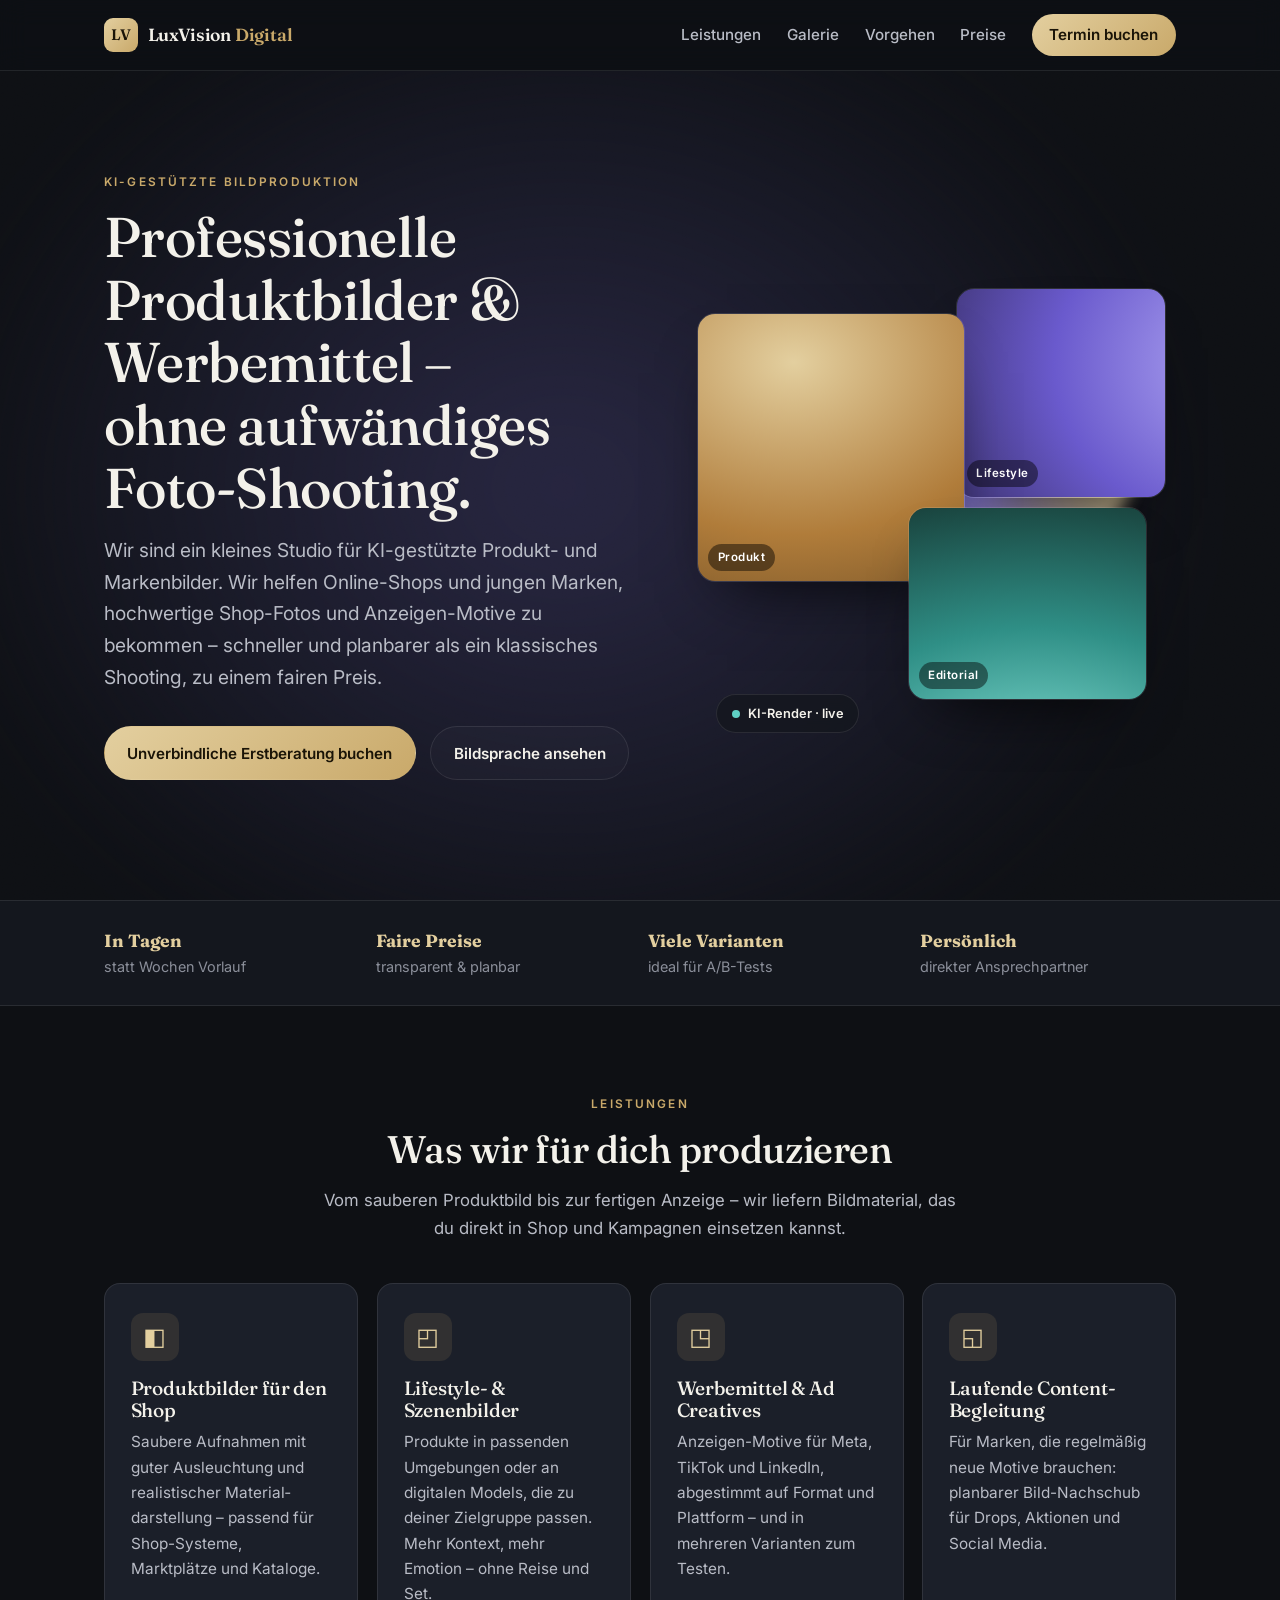
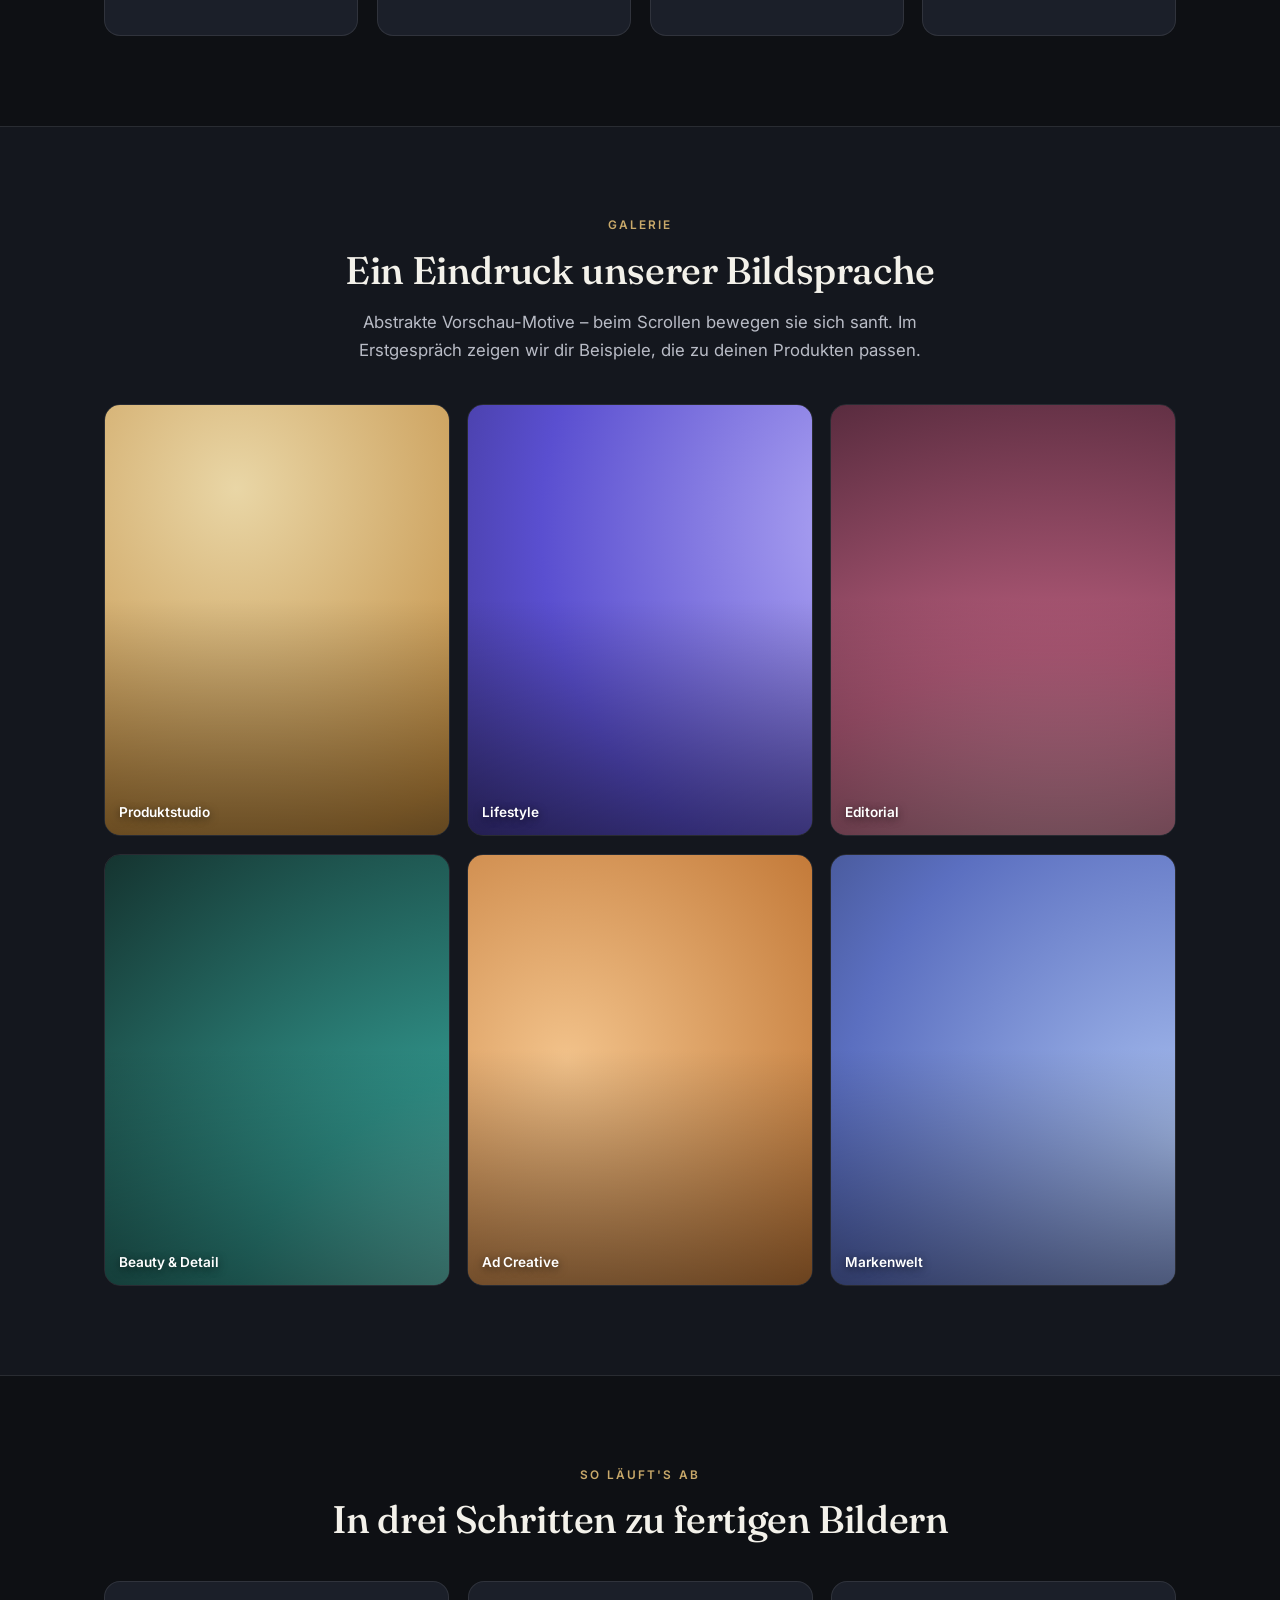
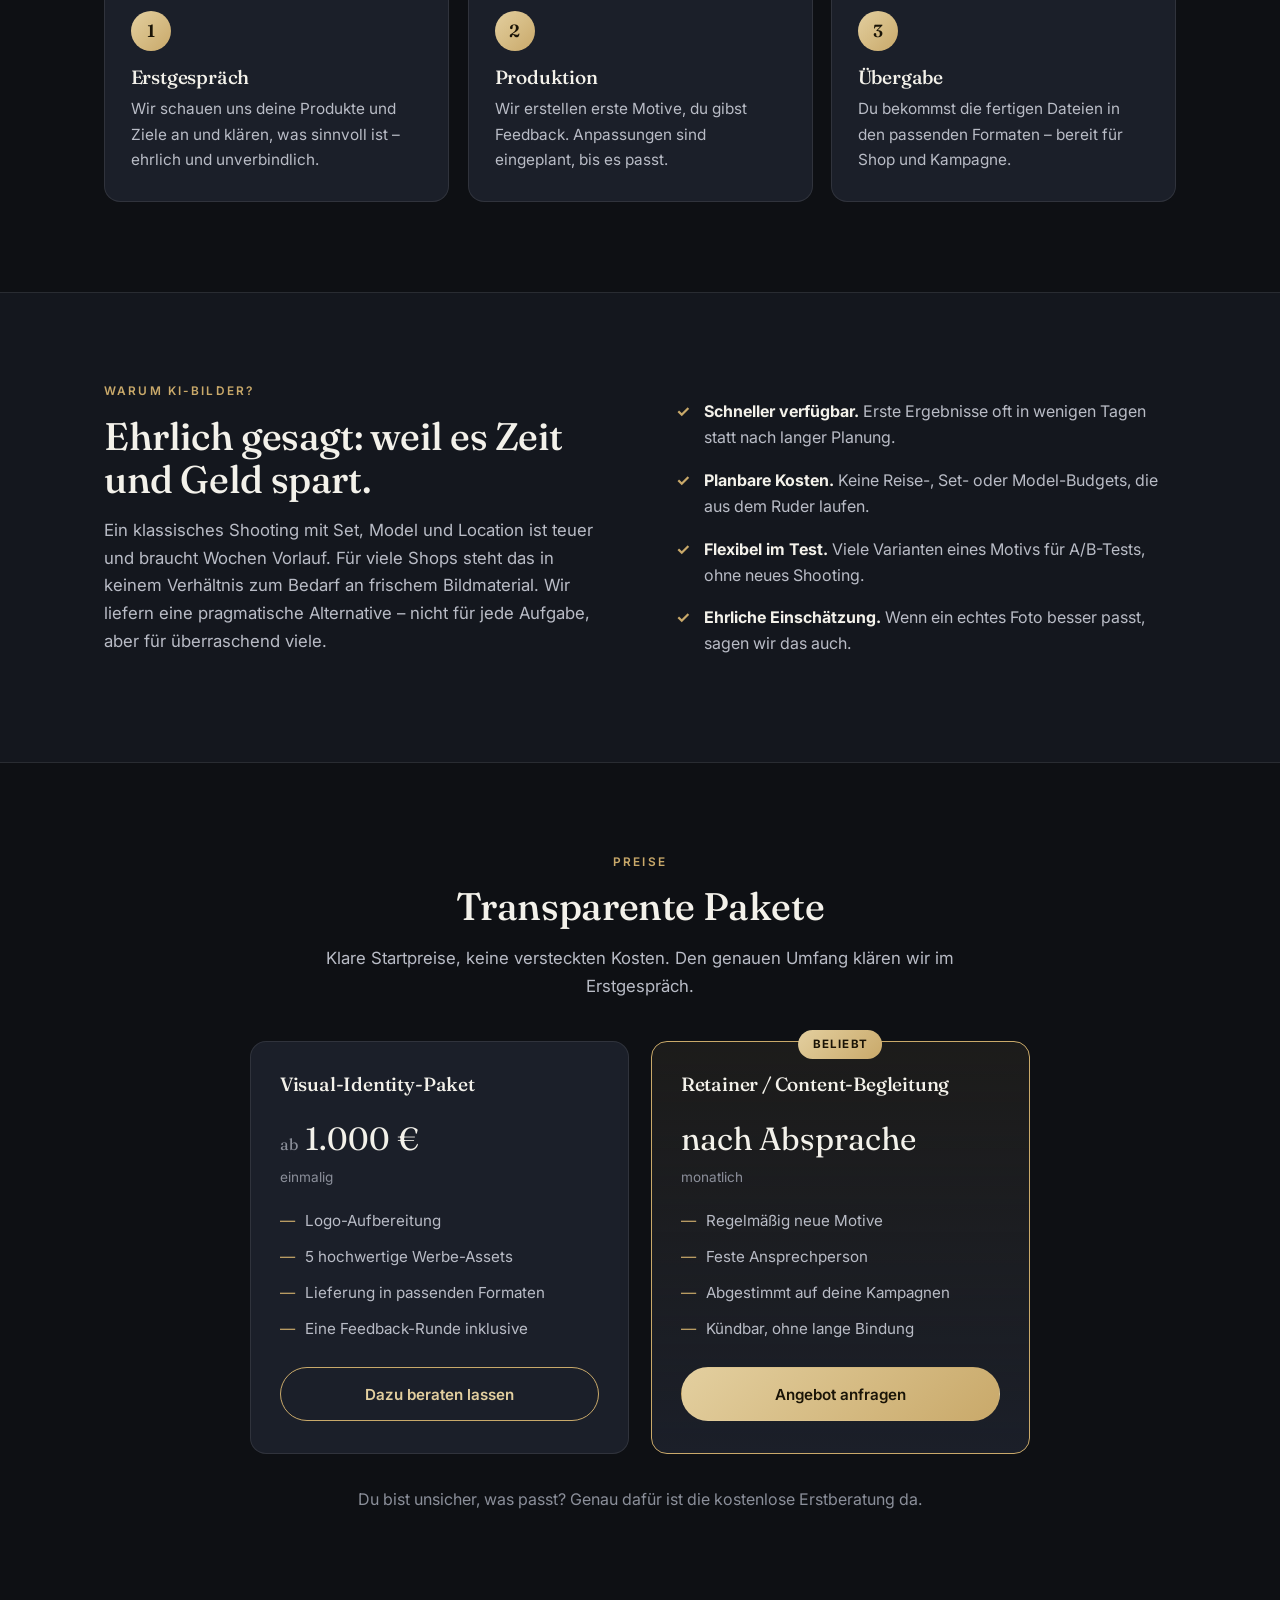
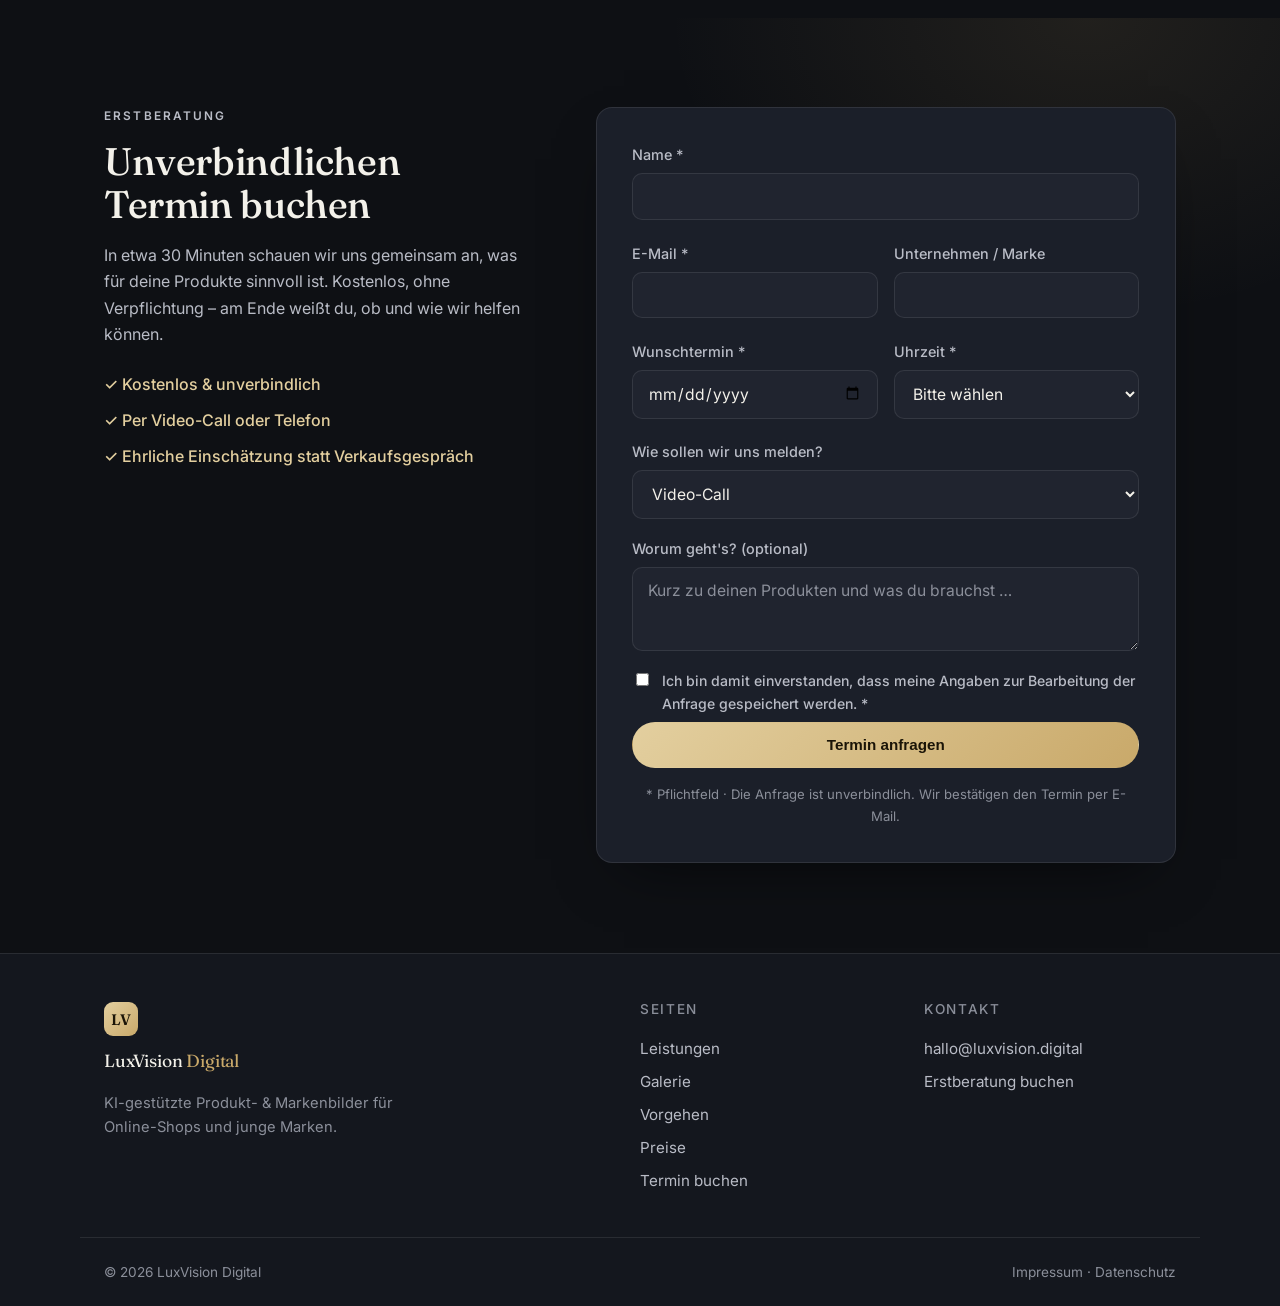
==== lux-vision/index.html @ e8367822 "Rename project folder to lux-vision Bisheriger Ordner consultation-site wird zu lux-vision umbenannt" ====
<!DOCTYPE html>
<html lang="de">
<head>
  <meta charset="UTF-8" />
  <meta name="viewport" content="width=device-width, initial-scale=1.0" />
  <title>LuxVision Digital – Produkt- &amp; Markenbilder mit KI</title>
  <meta name="description" content="Kleines Studio für KI-gestützte Produkt- und Markenbilder. Professionelle Shop-Fotos und Werbemittel ohne aufwändige Shootings. Jetzt unverbindliche Erstberatung buchen." />
  <link rel="preconnect" href="https://fonts.googleapis.com" />
  <link rel="preconnect" href="https://fonts.gstatic.com" crossorigin />
  <link href="https://fonts.googleapis.com/css2?family=Fraunces:opsz,wght@9..144,400;9..144,500;9..144,600&family=Inter:wght@400;500;600&display=swap" rel="stylesheet" />
  <link rel="stylesheet" href="styles.css" />
</head>
<body>
  <header class="site-header" id="top">
    <div class="container header-inner">
      <a href="#top" class="brand">
        <span class="brand-mark">LV</span>
        <span class="brand-name">LuxVision <em>Digital</em></span>
      </a>
      <nav class="nav" aria-label="Hauptnavigation">
        <a href="#leistungen">Leistungen</a>
        <a href="#galerie">Galerie</a>
        <a href="#vorgehen">Vorgehen</a>
        <a href="#preise">Preise</a>
        <a href="#termin" class="nav-cta">Termin buchen</a>
      </nav>
      <button class="nav-toggle" aria-label="Menü öffnen" aria-expanded="false">
        <span></span><span></span><span></span>
      </button>
    </div>
  </header>

  <main>
    <!-- HERO -->
    <section class="hero">
      <div class="aurora" aria-hidden="true"></div>
      <div class="grain" aria-hidden="true"></div>
      <div class="container hero-inner">
        <div class="hero-copy">
          <p class="eyebrow reveal">KI-gestützte Bildproduktion</p>
          <h1 class="reveal">Professionelle Produktbilder &amp; Werbemittel –<br>ohne aufwändiges Foto-Shooting.</h1>
          <p class="hero-sub reveal">
            Wir sind ein kleines Studio für KI-gestützte Produkt- und Markenbilder.
            Wir helfen Online-Shops und jungen Marken, hochwertige Shop-Fotos und Anzeigen-Motive
            zu bekommen – schneller und planbarer als ein klassisches Shooting, zu einem fairen Preis.
          </p>
          <div class="hero-actions reveal">
            <a href="#termin" class="btn btn-primary">Unverbindliche Erstberatung buchen</a>
            <a href="#galerie" class="btn btn-ghost">Bildsprache ansehen</a>
          </div>
          <p class="hero-note reveal">Kostenlos &amp; unverbindlich · ca. 30 Minuten · per Video-Call oder Telefon</p>
        </div>

        <div class="hero-visual" aria-hidden="true">
          <div class="orb"></div>
          <figure class="render-card rc-1"><div class="render-art art-1"></div><span class="tag">Produkt</span></figure>
          <figure class="render-card rc-2"><div class="render-art art-2"></div><span class="tag">Lifestyle</span></figure>
          <figure class="render-card rc-3"><div class="render-art art-3"></div><span class="tag">Editorial</span></figure>
          <div class="render-chip"><span class="dot"></span>KI-Render · live</div>
        </div>
      </div>
    </section>

    <!-- TRUST STRIP -->
    <section class="strip">
      <div class="container strip-inner">
        <div class="reveal"><strong>In Tagen</strong><span>statt Wochen Vorlauf</span></div>
        <div class="reveal"><strong>Faire Preise</strong><span>transparent &amp; planbar</span></div>
        <div class="reveal"><strong>Viele Varianten</strong><span>ideal für A/B-Tests</span></div>
        <div class="reveal"><strong>Persönlich</strong><span>direkter Ansprechpartner</span></div>
      </div>
    </section>

    <!-- LEISTUNGEN -->
    <section id="leistungen" class="section">
      <div class="container">
        <p class="eyebrow center reveal">Leistungen</p>
        <h2 class="center reveal">Was wir für dich produzieren</h2>
        <p class="section-lead center reveal">
          Vom sauberen Produktbild bis zur fertigen Anzeige – wir liefern Bildmaterial,
          das du direkt in Shop und Kampagnen einsetzen kannst.
        </p>

        <div class="cards">
          <article class="card reveal">
            <div class="card-icon" aria-hidden="true">◧</div>
            <h3>Produktbilder für den Shop</h3>
            <p>
              Saubere Aufnahmen mit guter Ausleuchtung und realistischer Material­darstellung –
              passend für Shop-Systeme, Marktplätze und Kataloge.
            </p>
          </article>

          <article class="card reveal">
            <div class="card-icon" aria-hidden="true">◰</div>
            <h3>Lifestyle- &amp; Szenenbilder</h3>
            <p>
              Produkte in passenden Umgebungen oder an digitalen Models, die zu deiner
              Zielgruppe passen. Mehr Kontext, mehr Emotion – ohne Reise und Set.
            </p>
          </article>

          <article class="card reveal">
            <div class="card-icon" aria-hidden="true">◳</div>
            <h3>Werbemittel &amp; Ad Creatives</h3>
            <p>
              Anzeigen-Motive für Meta, TikTok und LinkedIn, abgestimmt auf Format und Plattform –
              und in mehreren Varianten zum Testen.
            </p>
          </article>

          <article class="card reveal">
            <div class="card-icon" aria-hidden="true">◱</div>
            <h3>Laufende Content-Begleitung</h3>
            <p>
              Für Marken, die regelmäßig neue Motive brauchen: planbarer Bild-Nachschub
              für Drops, Aktionen und Social Media.
            </p>
          </article>
        </div>
      </div>
    </section>

    <!-- GALERIE / SHOWCASE -->
    <section id="galerie" class="section section-alt showcase">
      <div class="container">
        <p class="eyebrow center reveal">Galerie</p>
        <h2 class="center reveal">Ein Eindruck unserer Bildsprache</h2>
        <p class="section-lead center reveal">
          Abstrakte Vorschau-Motive – beim Scrollen bewegen sie sich sanft.
          Im Erstgespräch zeigen wir dir Beispiele, die zu deinen Produkten passen.
        </p>

        <div class="gallery">
          <figure class="shot reveal"><div class="shot-art s1"></div><figcaption>Produktstudio</figcaption></figure>
          <figure class="shot reveal"><div class="shot-art s2"></div><figcaption>Lifestyle</figcaption></figure>
          <figure class="shot reveal"><div class="shot-art s3"></div><figcaption>Editorial</figcaption></figure>
          <figure class="shot reveal"><div class="shot-art s4"></div><figcaption>Beauty &amp; Detail</figcaption></figure>
          <figure class="shot reveal"><div class="shot-art s5"></div><figcaption>Ad Creative</figcaption></figure>
          <figure class="shot reveal"><div class="shot-art s6"></div><figcaption>Markenwelt</figcaption></figure>
        </div>
      </div>
    </section>

    <!-- VORGEHEN -->
    <section id="vorgehen" class="section">
      <div class="container">
        <p class="eyebrow center reveal">So läuft's ab</p>
        <h2 class="center reveal">In drei Schritten zu fertigen Bildern</h2>

        <ol class="steps">
          <li class="reveal">
            <span class="step-num">1</span>
            <h3>Erstgespräch</h3>
            <p>Wir schauen uns deine Produkte und Ziele an und klären, was sinnvoll ist – ehrlich und unverbindlich.</p>
          </li>
          <li class="reveal">
            <span class="step-num">2</span>
            <h3>Produktion</h3>
            <p>Wir erstellen erste Motive, du gibst Feedback. Anpassungen sind eingeplant, bis es passt.</p>
          </li>
          <li class="reveal">
            <span class="step-num">3</span>
            <h3>Übergabe</h3>
            <p>Du bekommst die fertigen Dateien in den passenden Formaten – bereit für Shop und Kampagne.</p>
          </li>
        </ol>
      </div>
    </section>

    <!-- WARUM -->
    <section class="section section-alt">
      <div class="container two-col">
        <div>
          <p class="eyebrow reveal">Warum KI-Bilder?</p>
          <h2 class="reveal">Ehrlich gesagt: weil es Zeit und Geld spart.</h2>
          <p class="section-lead reveal">
            Ein klassisches Shooting mit Set, Model und Location ist teuer und braucht Wochen Vorlauf.
            Für viele Shops steht das in keinem Verhältnis zum Bedarf an frischem Bildmaterial.
            Wir liefern eine pragmatische Alternative – nicht für jede Aufgabe, aber für überraschend viele.
          </p>
        </div>
        <ul class="check-list">
          <li class="reveal"><strong>Schneller verfügbar.</strong> Erste Ergebnisse oft in wenigen Tagen statt nach langer Planung.</li>
          <li class="reveal"><strong>Planbare Kosten.</strong> Keine Reise-, Set- oder Model-Budgets, die aus dem Ruder laufen.</li>
          <li class="reveal"><strong>Flexibel im Test.</strong> Viele Varianten eines Motivs für A/B-Tests, ohne neues Shooting.</li>
          <li class="reveal"><strong>Ehrliche Einschätzung.</strong> Wenn ein echtes Foto besser passt, sagen wir das auch.</li>
        </ul>
      </div>
    </section>

    <!-- PREISE -->
    <section id="preise" class="section">
      <div class="container">
        <p class="eyebrow center reveal">Preise</p>
        <h2 class="center reveal">Transparente Pakete</h2>
        <p class="section-lead center reveal">Klare Startpreise, keine versteckten Kosten. Den genauen Umfang klären wir im Erstgespräch.</p>

        <div class="pricing">
          <article class="price-card reveal">
            <h3>Visual-Identity-Paket</h3>
            <p class="price"><span>ab</span> 1.000&nbsp;€</p>
            <p class="price-meta">einmalig</p>
            <ul>
              <li>Logo-Aufbereitung</li>
              <li>5 hochwertige Werbe-Assets</li>
              <li>Lieferung in passenden Formaten</li>
              <li>Eine Feedback-Runde inklusive</li>
            </ul>
            <a href="#termin" class="btn btn-outline">Dazu beraten lassen</a>
          </article>

          <article class="price-card featured reveal">
            <span class="badge">Beliebt</span>
            <h3>Retainer / Content-Begleitung</h3>
            <p class="price">nach Absprache</p>
            <p class="price-meta">monatlich</p>
            <ul>
              <li>Regelmäßig neue Motive</li>
              <li>Feste Ansprechperson</li>
              <li>Abgestimmt auf deine Kampagnen</li>
              <li>Kündbar, ohne lange Bindung</li>
            </ul>
            <a href="#termin" class="btn btn-primary">Angebot anfragen</a>
          </article>
        </div>
        <p class="price-foot center reveal">Du bist unsicher, was passt? Genau dafür ist die kostenlose Erstberatung da.</p>
      </div>
    </section>

    <!-- TERMIN / BOOKING -->
    <section id="termin" class="section booking">
      <div class="container booking-inner">
        <div class="booking-intro">
          <p class="eyebrow reveal">Erstberatung</p>
          <h2 class="reveal">Unverbindlichen Termin buchen</h2>
          <p class="reveal">
            In etwa 30 Minuten schauen wir uns gemeinsam an, was für deine Produkte sinnvoll ist.
            Kostenlos, ohne Verpflichtung – am Ende weißt du, ob und wie wir helfen können.
          </p>
          <ul class="booking-points reveal">
            <li>✓ Kostenlos &amp; unverbindlich</li>
            <li>✓ Per Video-Call oder Telefon</li>
            <li>✓ Ehrliche Einschätzung statt Verkaufsgespräch</li>
          </ul>
        </div>

        <form class="booking-form reveal" id="bookingForm" novalidate>
          <div class="field">
            <label for="name">Name *</label>
            <input type="text" id="name" name="name" autocomplete="name" required />
            <small class="error" data-for="name"></small>
          </div>

          <div class="field-row">
            <div class="field">
              <label for="email">E-Mail *</label>
              <input type="email" id="email" name="email" autocomplete="email" required />
              <small class="error" data-for="email"></small>
            </div>
            <div class="field">
              <label for="company">Unternehmen / Marke</label>
              <input type="text" id="company" name="company" autocomplete="organization" />
            </div>
          </div>

          <div class="field-row">
            <div class="field">
              <label for="date">Wunschtermin *</label>
              <input type="date" id="date" name="date" required />
              <small class="error" data-for="date"></small>
            </div>
            <div class="field">
              <label for="time">Uhrzeit *</label>
              <select id="time" name="time" required>
                <option value="">Bitte wählen</option>
                <option>09:00</option>
                <option>10:00</option>
                <option>11:00</option>
                <option>13:00</option>
                <option>14:00</option>
                <option>15:00</option>
                <option>16:00</option>
                <option>17:00</option>
              </select>
              <small class="error" data-for="time"></small>
            </div>
          </div>

          <div class="field">
            <label for="channel">Wie sollen wir uns melden?</label>
            <select id="channel" name="channel">
              <option>Video-Call</option>
              <option>Telefon</option>
              <option>Egal</option>
            </select>
          </div>

          <div class="field">
            <label for="message">Worum geht's? (optional)</label>
            <textarea id="message" name="message" rows="3" placeholder="Kurz zu deinen Produkten und was du brauchst …"></textarea>
          </div>

          <label class="consent">
            <input type="checkbox" id="consent" name="consent" required />
            <span>Ich bin damit einverstanden, dass meine Angaben zur Bearbeitung der Anfrage gespeichert werden. *</span>
          </label>
          <small class="error" data-for="consent"></small>

          <button type="submit" class="btn btn-primary btn-block">Termin anfragen</button>
          <p class="form-hint">* Pflichtfeld · Die Anfrage ist unverbindlich. Wir bestätigen den Termin per E-Mail.</p>
        </form>

        <!-- Success state -->
        <div class="booking-success" id="bookingSuccess" hidden>
          <div class="success-icon" aria-hidden="true">✓</div>
          <h3>Danke, <span id="successName">!</span></h3>
          <p>Deine Terminanfrage ist eingegangen. Wir melden uns kurzfristig per E-Mail zur Bestätigung.</p>
          <div class="success-summary" id="successSummary"></div>
          <a class="btn btn-outline" id="calendarLink" href="#">Zum Kalender hinzufügen</a>
          <button type="button" class="btn btn-ghost" id="resetBooking">Neue Anfrage</button>
        </div>
      </div>
    </section>
  </main>

  <footer class="site-footer">
    <div class="container footer-inner">
      <div class="footer-brand">
        <span class="brand-mark">LV</span>
        <span class="brand-name">LuxVision <em>Digital</em></span>
        <p>KI-gestützte Produkt- &amp; Markenbilder für Online-Shops und junge Marken.</p>
      </div>
      <div class="footer-col">
        <h4>Seiten</h4>
        <a href="#leistungen">Leistungen</a>
        <a href="#galerie">Galerie</a>
        <a href="#vorgehen">Vorgehen</a>
        <a href="#preise">Preise</a>
        <a href="#termin">Termin buchen</a>
      </div>
      <div class="footer-col">
        <h4>Kontakt</h4>
        <a href="mailto:hallo@luxvision.digital">hallo@luxvision.digital</a>
        <a href="#termin">Erstberatung buchen</a>
      </div>
    </div>
    <div class="container footer-bottom">
      <span>© <span id="year"></span> LuxVision Digital</span>
      <span>Impressum · Datenschutz</span>
    </div>
  </footer>

  <script src="script.js"></script>
</body>
</html>
---- lux-vision/styles.css ----
:root {
  --bg: #0e1014;
  --bg-alt: #14171e;
  --surface: #1b1f29;
  --surface-2: #20242f;
  --ink: #f3f1ea;
  --ink-soft: #b9bcc6;
  --ink-dim: #8b8f9a;
  --line: rgba(255, 255, 255, 0.09);
  --gold: #c9a96a;
  --gold-soft: #e3cf9f;
  --violet: #8b7cf0;
  --teal: #5fd0c5;
  --radius: 16px;
  --radius-sm: 10px;
  --max: 1120px;
  --shadow: 0 24px 60px -28px rgba(0, 0, 0, 0.7);
}

* { box-sizing: border-box; }
html { scroll-behavior: smooth; }

body {
  margin: 0;
  font-family: "Inter", system-ui, -apple-system, sans-serif;
  background: var(--bg);
  color: var(--ink);
  line-height: 1.65;
  -webkit-font-smoothing: antialiased;
  overflow-x: hidden;
}

.container { width: 100%; max-width: var(--max); margin: 0 auto; padding: 0 24px; }

h1, h2, h3, h4 { font-family: "Fraunces", Georgia, serif; font-weight: 500; line-height: 1.12; letter-spacing: -0.01em; }
h1 { font-size: clamp(2rem, 5vw, 3.5rem); margin: 0 0 1rem; }
h2 { font-size: clamp(1.6rem, 3.5vw, 2.4rem); margin: 0 0 1rem; }
h3 { font-size: 1.2rem; margin: 0 0 .5rem; }

a { color: inherit; text-decoration: none; }

.eyebrow { text-transform: uppercase; letter-spacing: 0.18em; font-size: 0.74rem; font-weight: 600; color: var(--gold); margin: 0 0 0.8rem; }
.center { text-align: center; }
.section-lead { color: var(--ink-soft); max-width: 640px; font-size: 1.05rem; }
.center.section-lead { margin-left: auto; margin-right: auto; }

/* ---------- Reveal on scroll ---------- */
.reveal { opacity: 0; transform: translateY(26px); transition: opacity .7s cubic-bezier(.2,.7,.2,1), transform .7s cubic-bezier(.2,.7,.2,1); will-change: opacity, transform; }
.reveal.in { opacity: 1; transform: none; }
.cards .reveal:nth-child(2), .gallery .reveal:nth-child(2) { transition-delay: .07s; }
.cards .reveal:nth-child(3), .gallery .reveal:nth-child(3) { transition-delay: .14s; }
.cards .reveal:nth-child(4), .gallery .reveal:nth-child(4) { transition-delay: .21s; }
.gallery .reveal:nth-child(5) { transition-delay: .28s; }
.gallery .reveal:nth-child(6) { transition-delay: .35s; }

@media (prefers-reduced-motion: reduce) {
  .reveal { opacity: 1 !important; transform: none !important; transition: none; }
  *, *::before, *::after { animation: none !important; }
}

/* Buttons */
.btn { display: inline-flex; align-items: center; justify-content: center; gap: .5rem; padding: 0.85rem 1.4rem; border-radius: 999px; font-weight: 600; font-size: 0.95rem; cursor: pointer; border: 1px solid transparent; transition: transform .15s ease, background .2s ease, border-color .2s ease, color .2s ease, box-shadow .2s ease; }
.btn:hover { transform: translateY(-2px); }
.btn-primary { background: linear-gradient(135deg, var(--gold-soft), var(--gold)); color: #1a1407; }
.btn-primary:hover { box-shadow: 0 12px 30px -10px rgba(201, 169, 106, 0.6); }
.btn-ghost { color: var(--ink); border-color: var(--line); background: rgba(255,255,255,.02); }
.btn-ghost:hover { border-color: var(--gold); color: var(--gold-soft); }
.btn-outline { color: var(--gold-soft); border-color: var(--gold); background: transparent; }
.btn-outline:hover { background: rgba(201, 169, 106, 0.1); }
.btn-block { width: 100%; }

/* Header */
.site-header { position: sticky; top: 0; z-index: 50; background: rgba(14, 16, 20, 0.7); backdrop-filter: blur(14px); border-bottom: 1px solid var(--line); }
.header-inner { display: flex; align-items: center; justify-content: space-between; height: 70px; }
.brand { display: flex; align-items: center; gap: .6rem; font-weight: 600; }
.brand-mark { display: grid; place-items: center; width: 34px; height: 34px; border-radius: 9px; background: linear-gradient(135deg, var(--gold-soft), var(--gold)); color: #1a1407; font-family: "Fraunces", serif; font-weight: 600; font-size: .95rem; }
.brand-name { font-family: "Fraunces", serif; font-size: 1.1rem; letter-spacing: -0.01em; }
.brand-name em { font-style: normal; color: var(--gold); }
.nav { display: flex; align-items: center; gap: 1.6rem; }
.nav a { color: var(--ink-soft); font-size: .95rem; font-weight: 500; }
.nav a:hover { color: var(--ink); }
.nav .nav-cta { color: #1a1407; background: linear-gradient(135deg, var(--gold-soft), var(--gold)); padding: .55rem 1.1rem; border-radius: 999px; font-weight: 600; }
.nav .nav-cta:hover { color: #1a1407; }
.nav-toggle { display: none; flex-direction: column; gap: 5px; background: none; border: 0; cursor: pointer; padding: 8px; }
.nav-toggle span { width: 24px; height: 2px; background: var(--ink); border-radius: 2px; transition: .2s; }

/* ---------- Hero ---------- */
.hero { position: relative; padding: clamp(3.5rem, 8vw, 6.5rem) 0 clamp(3rem, 6vw, 5rem); overflow: hidden; }
.hero-inner { position: relative; z-index: 2; display: grid; grid-template-columns: 1.05fr 0.95fr; gap: clamp(2rem, 5vw, 4rem); align-items: center; }
.hero-copy { max-width: 600px; }
.hero-sub { font-size: clamp(1.05rem, 2vw, 1.2rem); color: var(--ink-soft); max-width: 560px; margin: 0 0 2rem; }
.hero-actions { display: flex; flex-wrap: wrap; gap: .9rem; margin-bottom: 1.2rem; }
.hero-note { font-size: .9rem; color: var(--ink-dim); margin: 0; }

/* Aurora background */
.aurora { position: absolute; inset: -20% -10% auto -10%; height: 130%; z-index: 0; filter: blur(60px); opacity: .55; pointer-events: none;
  background:
    radial-gradient(40% 50% at 75% 25%, rgba(201,169,106,.55), transparent 60%),
    radial-gradient(38% 45% at 25% 30%, rgba(139,124,240,.40), transparent 60%),
    radial-gradient(42% 50% at 60% 70%, rgba(95,208,197,.30), transparent 60%);
  background-size: 200% 200%, 180% 180%, 220% 220%;
  animation: auroraShift 18s ease-in-out infinite alternate;
}
@keyframes auroraShift {
  0%   { background-position: 0% 0%, 100% 0%, 50% 100%; }
  50%  { background-position: 60% 40%, 30% 60%, 80% 20%; }
  100% { background-position: 100% 100%, 0% 100%, 20% 60%; }
}
/* Subtle grain */
.grain { position: absolute; inset: 0; z-index: 1; pointer-events: none; opacity: .05; mix-blend-mode: overlay;
  background-image: url("data:image/svg+xml,%3Csvg xmlns='http://www.w3.org/2000/svg' width='120' height='120'%3E%3Cfilter id='n'%3E%3CfeTurbulence type='fractalNoise' baseFrequency='.9' numOctaves='2'/%3E%3C/filter%3E%3Crect width='100%25' height='100%25' filter='url(%23n)'/%3E%3C/svg%3E"); }

/* Hero visual mosaic */
.hero-visual { position: relative; height: clamp(300px, 38vw, 420px); }
.hero-visual .orb { position: absolute; width: 220px; height: 220px; right: 8%; top: 12%; border-radius: 50%; filter: blur(8px); opacity: .8;
  background: conic-gradient(from 120deg, var(--gold-soft), var(--violet), var(--teal), var(--gold-soft));
  animation: orbSpin 14s linear infinite; }
@keyframes orbSpin { to { transform: rotate(360deg); } }
.render-card { position: absolute; margin: 0; border-radius: 18px; overflow: hidden; border: 1px solid rgba(255,255,255,.12);
  box-shadow: 0 30px 60px -30px rgba(0,0,0,.8); backdrop-filter: blur(2px); }
.render-card .tag { position: absolute; left: 10px; bottom: 10px; font-size: .72rem; font-weight: 600; letter-spacing: .04em; padding: .25rem .6rem; border-radius: 999px; background: rgba(0,0,0,.45); color: #fff; backdrop-filter: blur(6px); }
.render-art { width: 100%; height: 100%; background-size: 180% 180%; animation: hueDrift 12s ease-in-out infinite alternate; }
.rc-1 { width: 56%; height: 64%; left: 0; top: 6%; animation: float1 9s ease-in-out infinite; z-index: 3; }
.rc-2 { width: 44%; height: 50%; right: 2%; top: 0; animation: float2 11s ease-in-out infinite; z-index: 2; }
.rc-3 { width: 50%; height: 46%; right: 6%; bottom: 2%; animation: float1 10s ease-in-out infinite; z-index: 4; }
.art-1 { background-image: radial-gradient(120% 90% at 20% 10%, #e3cf9f 0%, #b07c3a 40%, #2a1f12 100%); }
.art-2 { background-image: radial-gradient(120% 100% at 80% 20%, #b7aef7 0%, #6a5acd 45%, #1d1830 100%); }
.art-3 { background-image: radial-gradient(120% 100% at 30% 80%, #8be6db 0%, #2f8f86 45%, #10231f 100%); }
@keyframes float1 { 0%,100% { transform: translateY(0); } 50% { transform: translateY(-14px); } }
@keyframes float2 { 0%,100% { transform: translateY(0); } 50% { transform: translateY(12px); } }
@keyframes hueDrift { from { background-position: 0% 50%; } to { background-position: 100% 50%; } }
.render-chip { position: absolute; left: 4%; bottom: -6%; z-index: 5; display: inline-flex; align-items: center; gap: .5rem; font-size: .8rem; font-weight: 600; color: var(--ink); padding: .5rem .9rem; border-radius: 999px; background: rgba(20,23,30,.8); border: 1px solid var(--line); backdrop-filter: blur(8px); }
.render-chip .dot { width: 8px; height: 8px; border-radius: 50%; background: var(--teal); box-shadow: 0 0 0 0 rgba(95,208,197,.6); animation: pulse 2s infinite; }
@keyframes pulse { 0% { box-shadow: 0 0 0 0 rgba(95,208,197,.55); } 70% { box-shadow: 0 0 0 8px rgba(95,208,197,0); } 100% { box-shadow: 0 0 0 0 rgba(95,208,197,0); } }

/* Trust strip */
.strip { position: relative; z-index: 2; border-top: 1px solid var(--line); border-bottom: 1px solid var(--line); background: var(--bg-alt); }
.strip-inner { display: grid; grid-template-columns: repeat(4, 1fr); gap: 1rem; padding: 1.6rem 24px; }
.strip-inner div { display: flex; flex-direction: column; }
.strip-inner strong { font-family: "Fraunces", serif; font-size: 1.1rem; color: var(--gold-soft); }
.strip-inner span { font-size: .9rem; color: var(--ink-dim); }

/* Sections */
.section { padding: clamp(3.5rem, 7vw, 6rem) 0; }
.section-alt { background: var(--bg-alt); border-top: 1px solid var(--line); border-bottom: 1px solid var(--line); }

/* Cards */
.cards { display: grid; grid-template-columns: repeat(auto-fit, minmax(240px, 1fr)); gap: 1.2rem; margin-top: 2.5rem; }
.card { background: var(--surface); border: 1px solid var(--line); border-radius: var(--radius); padding: 1.8rem 1.6rem; transition: transform .25s ease, border-color .25s ease, box-shadow .25s ease; }
.card:hover { transform: translateY(-6px); border-color: rgba(201, 169, 106, 0.45); box-shadow: 0 24px 50px -34px rgba(201,169,106,.5); }
.card-icon { display: grid; place-items: center; width: 48px; height: 48px; border-radius: 12px; background: rgba(201, 169, 106, 0.12); color: var(--gold-soft); font-size: 1.5rem; margin-bottom: 1.1rem; }
.card p { color: var(--ink-soft); font-size: .96rem; margin: 0; }

/* ---------- Gallery with scroll zoom ---------- */
.gallery { display: grid; grid-template-columns: repeat(3, 1fr); gap: 1.1rem; margin-top: 2.5rem; }
.shot { position: relative; margin: 0; border-radius: var(--radius); overflow: hidden; border: 1px solid var(--line); aspect-ratio: 4 / 5; }
.shot figcaption { position: absolute; left: 14px; bottom: 12px; z-index: 2; font-size: .85rem; font-weight: 600; color: #fff; text-shadow: 0 2px 8px rgba(0,0,0,.6); }
.shot::after { content: ""; position: absolute; inset: 0; z-index: 1; background: linear-gradient(180deg, transparent 45%, rgba(0,0,0,.45)); }
.shot-art { position: absolute; inset: -6%; background-size: 160% 160%; transform: scale(1.05); }
.s1 { background-image: radial-gradient(120% 100% at 25% 15%, #e9d6a6, #c08a3e 45%, #2a1d10); }
.s2 { background-image: radial-gradient(120% 100% at 70% 20%, #b7aef7, #5a4fd0 45%, #181333); }
.s3 { background-image: radial-gradient(120% 100% at 40% 80%, #f0b9c7, #b15a78 45%, #2a1320); }
.s4 { background-image: radial-gradient(120% 100% at 75% 75%, #8be6db, #2f8f86 45%, #102320); }
.s5 { background-image: radial-gradient(120% 100% at 20% 30%, #f2c28a, #c47b3a 40%, #2a1c0f); }
.s6 { background-image: radial-gradient(120% 100% at 60% 40%, #a9c0f0, #5b6fc0 45%, #141c33); }

/* Scroll-driven zoom in/out (modern browsers, incl. Chrome). Falls back gracefully. */
@media (prefers-reduced-motion: no-preference) {
  @supports (animation-timeline: view()) {
    .shot-art { animation: zoomInOut linear both; animation-timeline: view(); animation-range: cover; }
    @keyframes zoomInOut {
      0%   { transform: scale(1.22) translateY(2%); }
      50%  { transform: scale(1.02) translateY(0); }
      100% { transform: scale(1.22) translateY(-2%); }
    }
    .hero-visual { animation: heroParallax linear both; animation-timeline: view(); animation-range: exit 0% exit 100%; }
    @keyframes heroParallax { to { transform: translateY(-8%) scale(.97); opacity: .85; } }
  }
}

/* Steps */
.steps { list-style: none; counter-reset: step; padding: 0; margin: 2.5rem 0 0; display: grid; grid-template-columns: repeat(3, 1fr); gap: 1.2rem; }
.steps li { background: var(--surface); border: 1px solid var(--line); border-radius: var(--radius); padding: 1.8rem 1.6rem; position: relative; }
.step-num { display: grid; place-items: center; width: 40px; height: 40px; border-radius: 50%; background: linear-gradient(135deg, var(--gold-soft), var(--gold)); color: #1a1407; font-family: "Fraunces", serif; font-weight: 600; font-size: 1.1rem; margin-bottom: 1rem; }
.steps p { color: var(--ink-soft); font-size: .96rem; margin: 0; }

/* Two col */
.two-col { display: grid; grid-template-columns: 1fr 1fr; gap: clamp(2rem, 5vw, 4rem); align-items: center; }
.check-list { list-style: none; padding: 0; margin: 0; display: grid; gap: 1rem; }
.check-list li { position: relative; padding-left: 2rem; color: var(--ink-soft); }
.check-list li::before { content: "✓"; position: absolute; left: 0; top: 0; color: var(--gold); font-weight: 700; display: grid; place-items: center; width: 1.4rem; height: 1.4rem; }
.check-list strong { color: var(--ink); }

/* Pricing */
.pricing { display: grid; grid-template-columns: repeat(2, minmax(0, 1fr)); gap: 1.4rem; max-width: 780px; margin: 2.5rem auto 0; }
.price-card { position: relative; background: var(--surface); border: 1px solid var(--line); border-radius: var(--radius); padding: 2rem 1.8rem; display: flex; flex-direction: column; transition: transform .25s ease; }
.price-card:hover { transform: translateY(-4px); }
.price-card.featured { border-color: var(--gold); background: linear-gradient(180deg, rgba(201,169,106,0.08), var(--surface)); }
.badge { position: absolute; top: -12px; left: 50%; transform: translateX(-50%); background: linear-gradient(135deg, var(--gold-soft), var(--gold)); color: #1a1407; font-size: .72rem; font-weight: 700; text-transform: uppercase; letter-spacing: .1em; padding: .3rem .9rem; border-radius: 999px; }
.price { font-family: "Fraunces", serif; font-size: 2rem; margin: .6rem 0 0; }
.price span { font-size: 1rem; color: var(--ink-dim); }
.price-meta { color: var(--ink-dim); font-size: .85rem; margin: 0 0 1.2rem; }
.price-card ul { list-style: none; padding: 0; margin: 0 0 1.6rem; display: grid; gap: .7rem; flex: 1; }
.price-card li { padding-left: 1.6rem; position: relative; color: var(--ink-soft); font-size: .95rem; }
.price-card li::before { content: "—"; position: absolute; left: 0; color: var(--gold); }
.price-foot { color: var(--ink-dim); margin-top: 2rem; }

/* Booking */
.booking { position: relative; background: radial-gradient(700px 500px at 85% 0%, rgba(201,169,106,0.1), transparent 60%); }
.booking-inner { display: grid; grid-template-columns: 0.85fr 1.15fr; gap: clamp(2rem, 5vw, 4rem); align-items: start; }
.booking-intro p { color: var(--ink-soft); }
.booking-points { list-style: none; padding: 0; margin: 1.5rem 0 0; display: grid; gap: .6rem; color: var(--gold-soft); font-weight: 500; }
.booking-form { background: var(--surface); border: 1px solid var(--line); border-radius: var(--radius); padding: clamp(1.6rem, 3vw, 2.2rem); box-shadow: var(--shadow); }
.field { display: flex; flex-direction: column; margin-bottom: 1.1rem; }
.field-row { display: grid; grid-template-columns: 1fr 1fr; gap: 1rem; }
label { font-size: .9rem; font-weight: 500; margin-bottom: .4rem; color: var(--ink-soft); }
input, select, textarea { background: var(--surface-2); border: 1px solid var(--line); border-radius: var(--radius-sm); padding: .8rem .9rem; color: var(--ink); font-family: inherit; font-size: .98rem; width: 100%; transition: border-color .15s ease, box-shadow .15s ease; }
input:focus, select:focus, textarea:focus { outline: none; border-color: var(--gold); box-shadow: 0 0 0 3px rgba(201,169,106,0.18); }
input::placeholder, textarea::placeholder { color: var(--ink-dim); }
textarea { resize: vertical; }
.consent { display: flex; align-items: flex-start; gap: .6rem; font-size: .88rem; color: var(--ink-soft); margin: .4rem 0; cursor: pointer; }
.consent input { width: auto; margin-top: .25rem; }
.error { color: #f0907a; font-size: .8rem; min-height: 1rem; margin-top: .25rem; }
.error:empty { min-height: 0; }
.form-hint { font-size: .82rem; color: var(--ink-dim); margin: 1rem 0 0; text-align: center; }
input.invalid, select.invalid { border-color: #f0907a; }

/* Success */
.booking-success { background: var(--surface); border: 1px solid var(--gold); border-radius: var(--radius); padding: clamp(1.8rem, 4vw, 2.6rem); text-align: center; box-shadow: var(--shadow); animation: popIn .5s cubic-bezier(.2,.8,.2,1) both; }
@keyframes popIn { from { opacity: 0; transform: scale(.96) translateY(10px); } to { opacity: 1; transform: none; } }
.success-icon { width: 60px; height: 60px; border-radius: 50%; display: grid; place-items: center; margin: 0 auto 1.2rem; background: linear-gradient(135deg, var(--gold-soft), var(--gold)); color: #1a1407; font-size: 1.8rem; font-weight: 700; }
.booking-success p { color: var(--ink-soft); }
.success-summary { background: var(--surface-2); border: 1px solid var(--line); border-radius: var(--radius-sm); padding: 1rem 1.2rem; margin: 1.4rem 0; text-align: left; font-size: .92rem; }
.success-summary div { display: flex; justify-content: space-between; gap: 1rem; padding: .3rem 0; }
.success-summary div span:first-child { color: var(--ink-dim); }
.booking-success .btn { margin: .3rem; }

/* Footer */
.site-footer { border-top: 1px solid var(--line); background: var(--bg-alt); padding-top: 3rem; }
.footer-inner { display: grid; grid-template-columns: 2fr 1fr 1fr; gap: 2rem; padding-bottom: 2.5rem; }
.footer-brand { display: flex; flex-direction: column; gap: .6rem; align-items: flex-start; }
.footer-brand p { color: var(--ink-dim); font-size: .92rem; max-width: 320px; margin: .4rem 0 0; }
.footer-col h4 { font-family: "Inter", sans-serif; font-size: .85rem; text-transform: uppercase; letter-spacing: .12em; color: var(--ink-dim); margin: 0 0 .9rem; }
.footer-col a { display: block; color: var(--ink-soft); font-size: .95rem; padding: .25rem 0; }
.footer-col a:hover { color: var(--gold-soft); }
.footer-bottom { display: flex; justify-content: space-between; padding: 1.4rem 24px; border-top: 1px solid var(--line); font-size: .85rem; color: var(--ink-dim); }

/* Responsive */
@media (max-width: 880px) {
  .nav { position: fixed; inset: 70px 0 auto 0; flex-direction: column; gap: 0; background: var(--bg-alt); border-bottom: 1px solid var(--line); padding: .5rem 24px 1.2rem; transform: translateY(-120%); opacity: 0; pointer-events: none; transition: .25s ease; }
  .nav.open { transform: translateY(0); opacity: 1; pointer-events: auto; }
  .nav a { padding: .8rem 0; width: 100%; border-bottom: 1px solid var(--line); }
  .nav .nav-cta { text-align: center; margin-top: .8rem; border-bottom: 0; }
  .nav-toggle { display: flex; }
  .hero-inner, .two-col, .booking-inner { grid-template-columns: 1fr; }
  .hero-visual { order: -1; height: 300px; margin-bottom: 1rem; }
  .steps { grid-template-columns: 1fr; }
  .gallery { grid-template-columns: repeat(2, 1fr); }
  .strip-inner { grid-template-columns: repeat(2, 1fr); gap: 1.4rem; }
  .footer-inner { grid-template-columns: 1fr 1fr; }
}
@media (max-width: 520px) {
  .field-row { grid-template-columns: 1fr; }
  .pricing { grid-template-columns: 1fr; }
  .gallery { grid-template-columns: 1fr 1fr; }
  .footer-inner { grid-template-columns: 1fr; }
  .footer-bottom { flex-direction: column; gap: .5rem; }
}
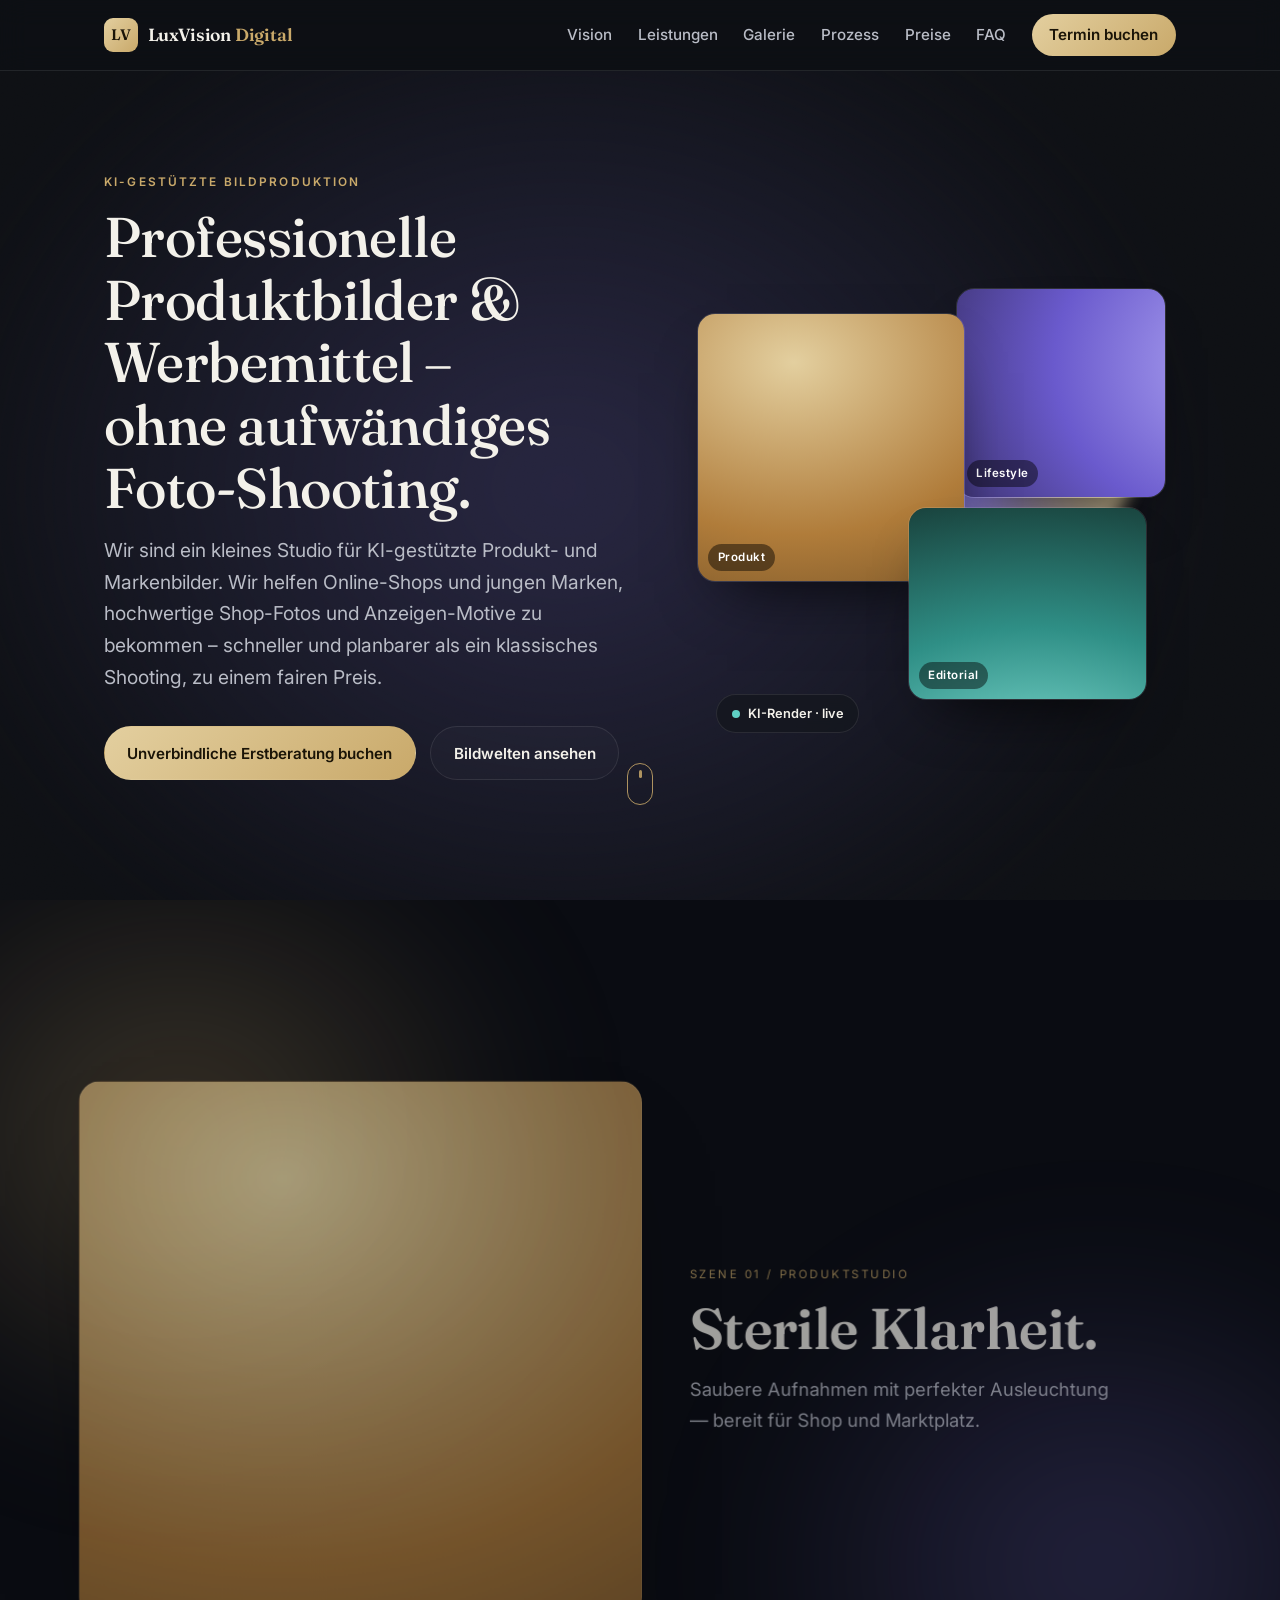
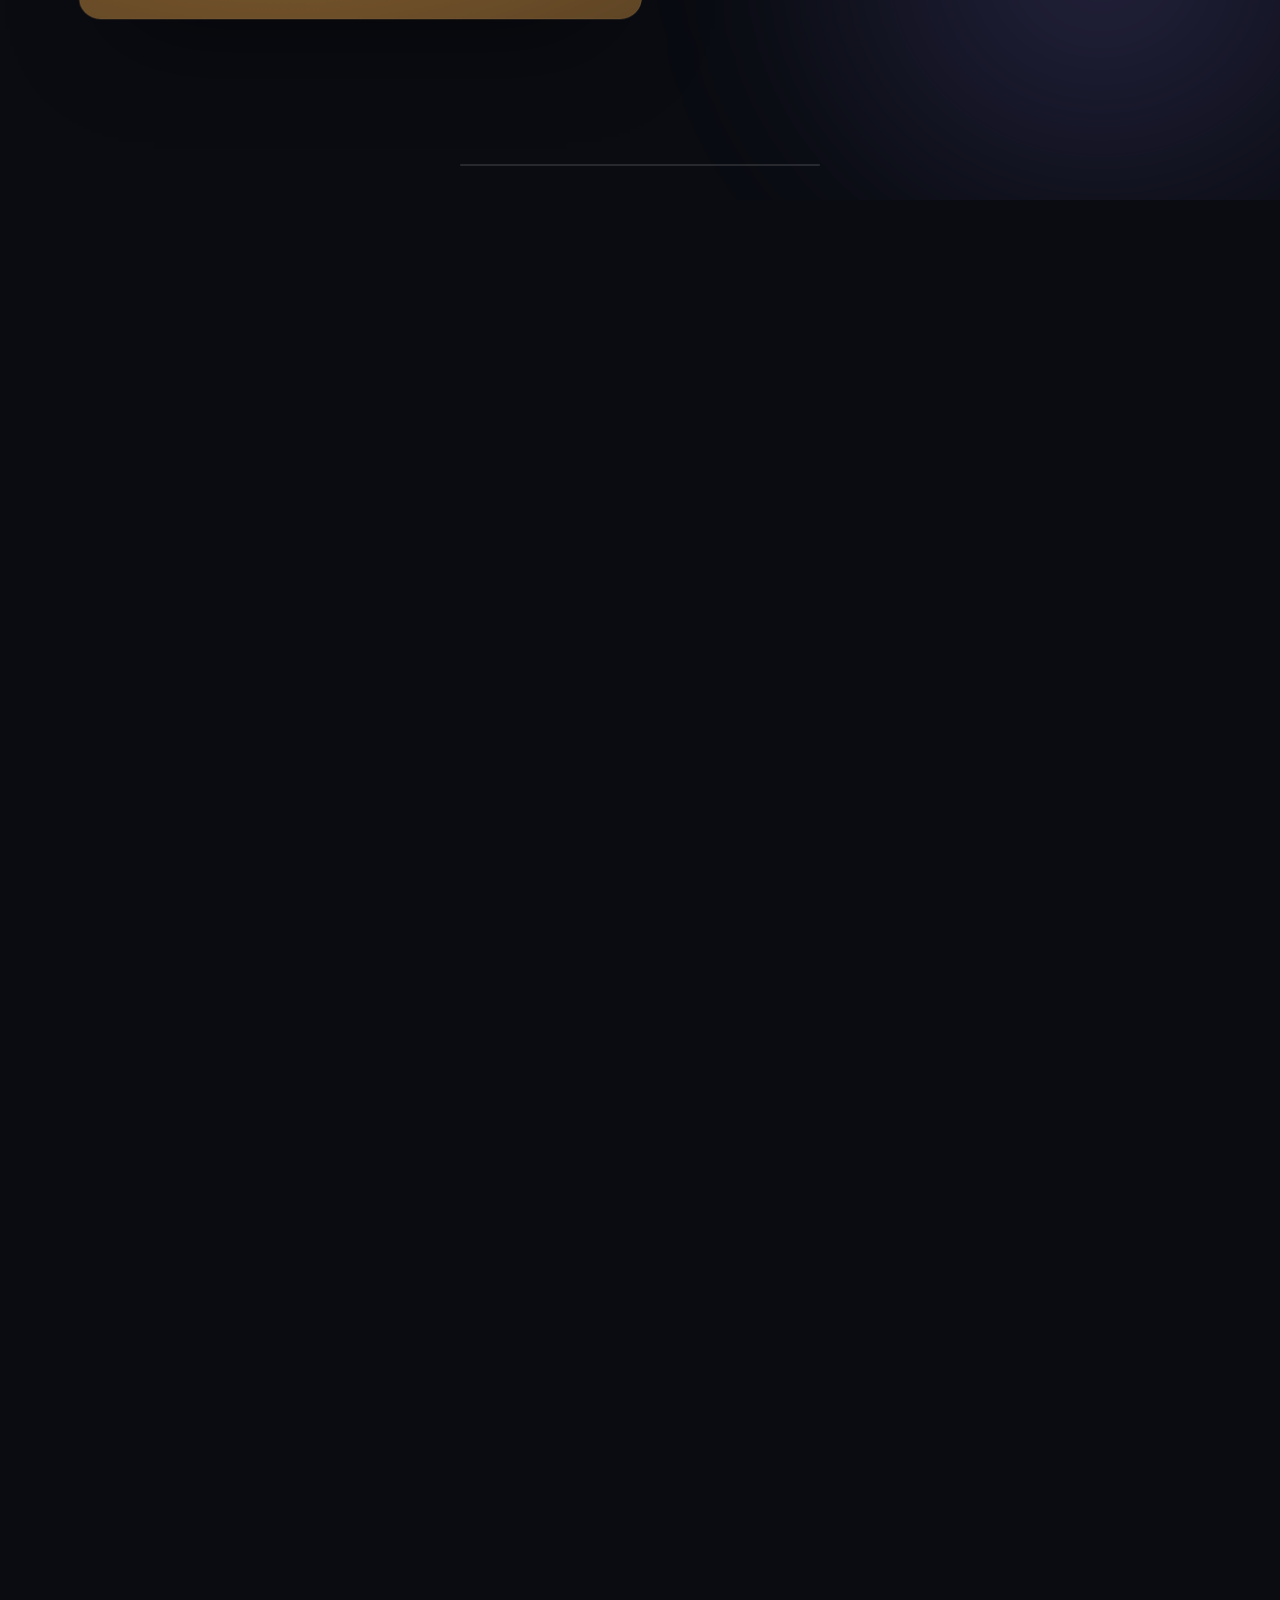
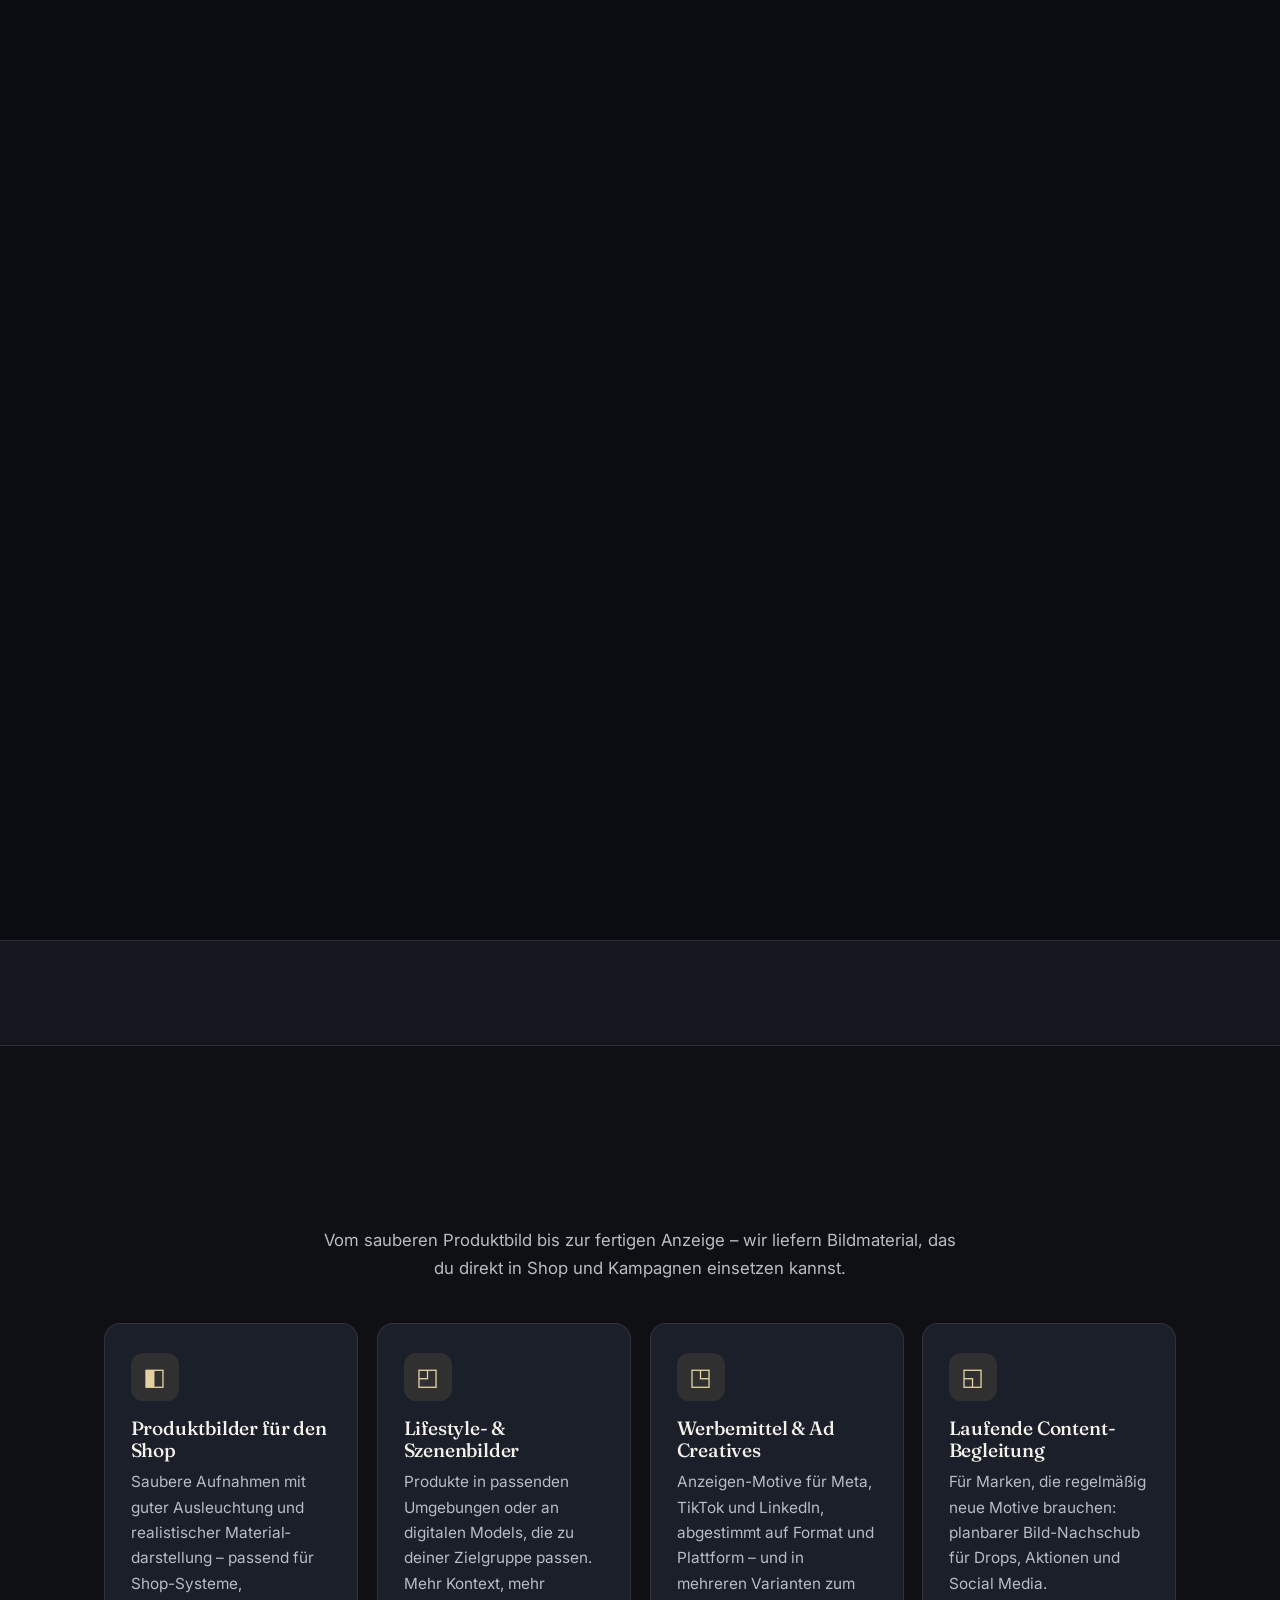
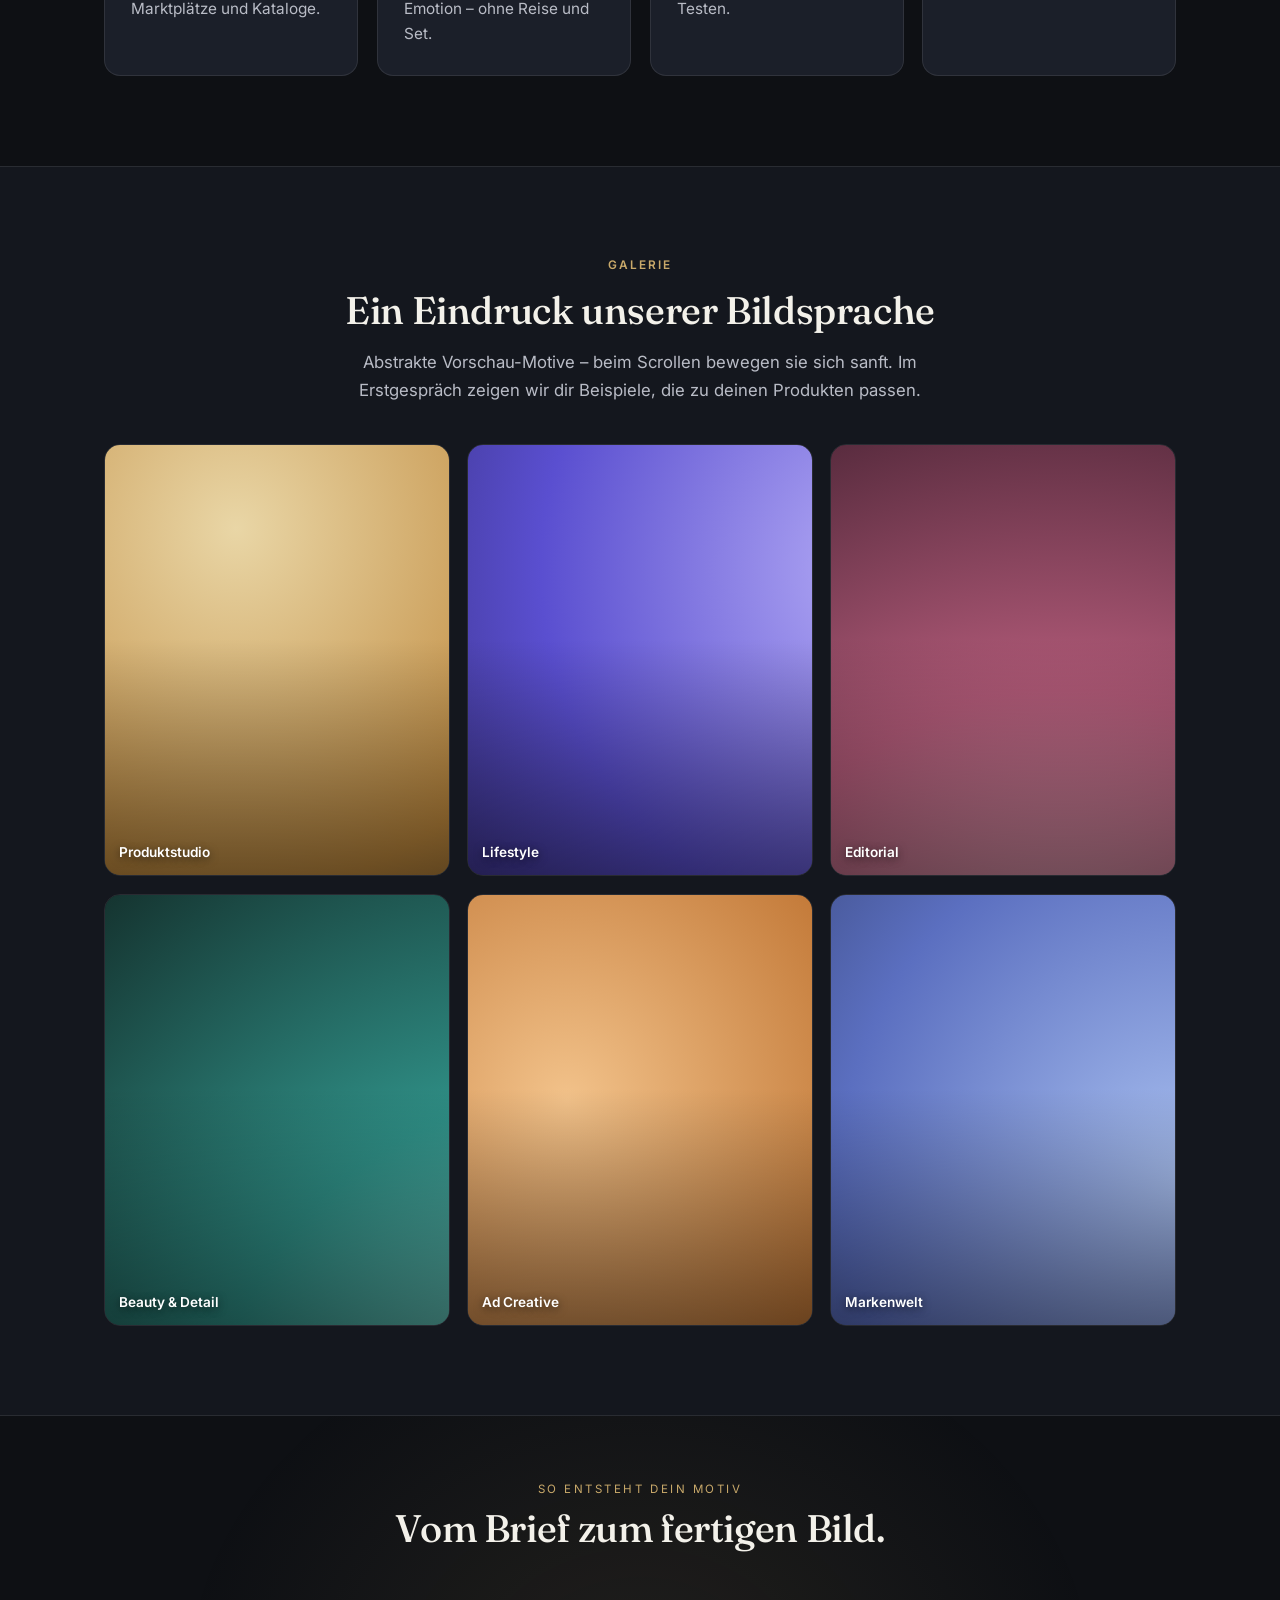
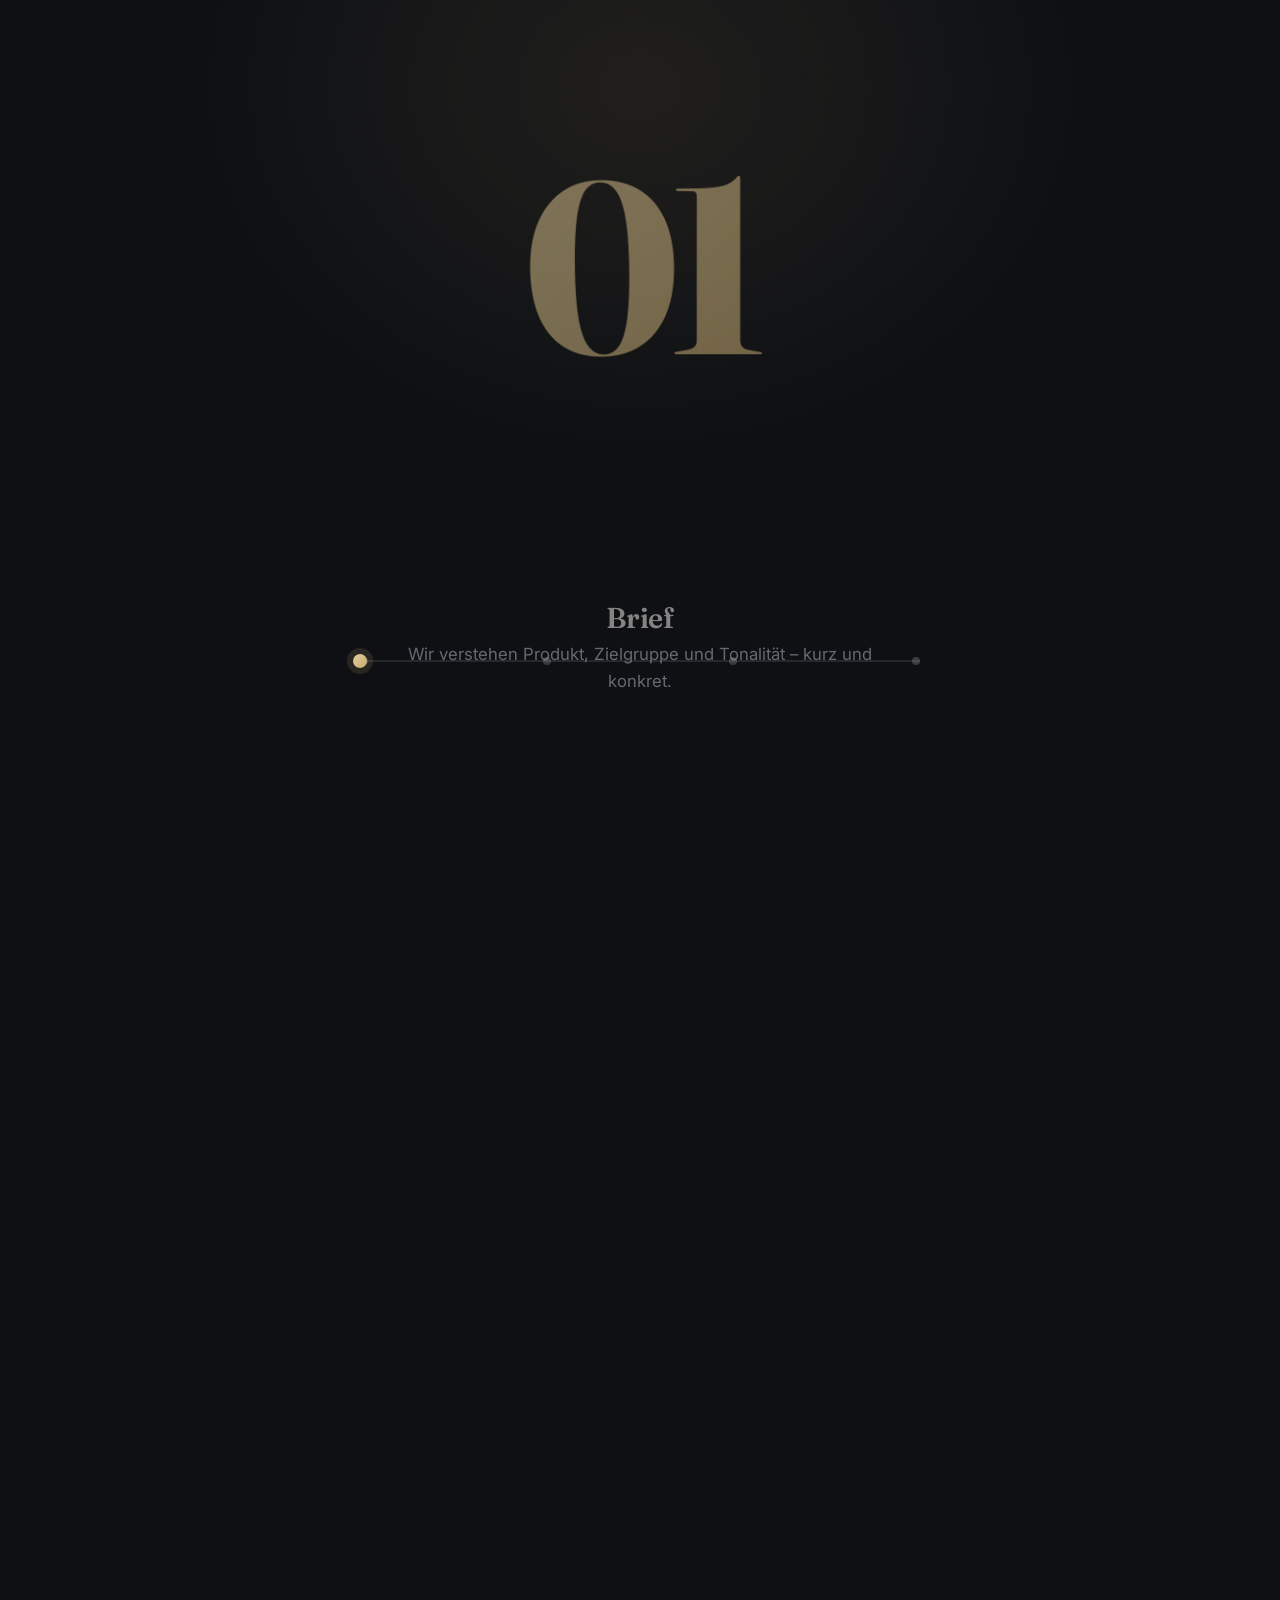
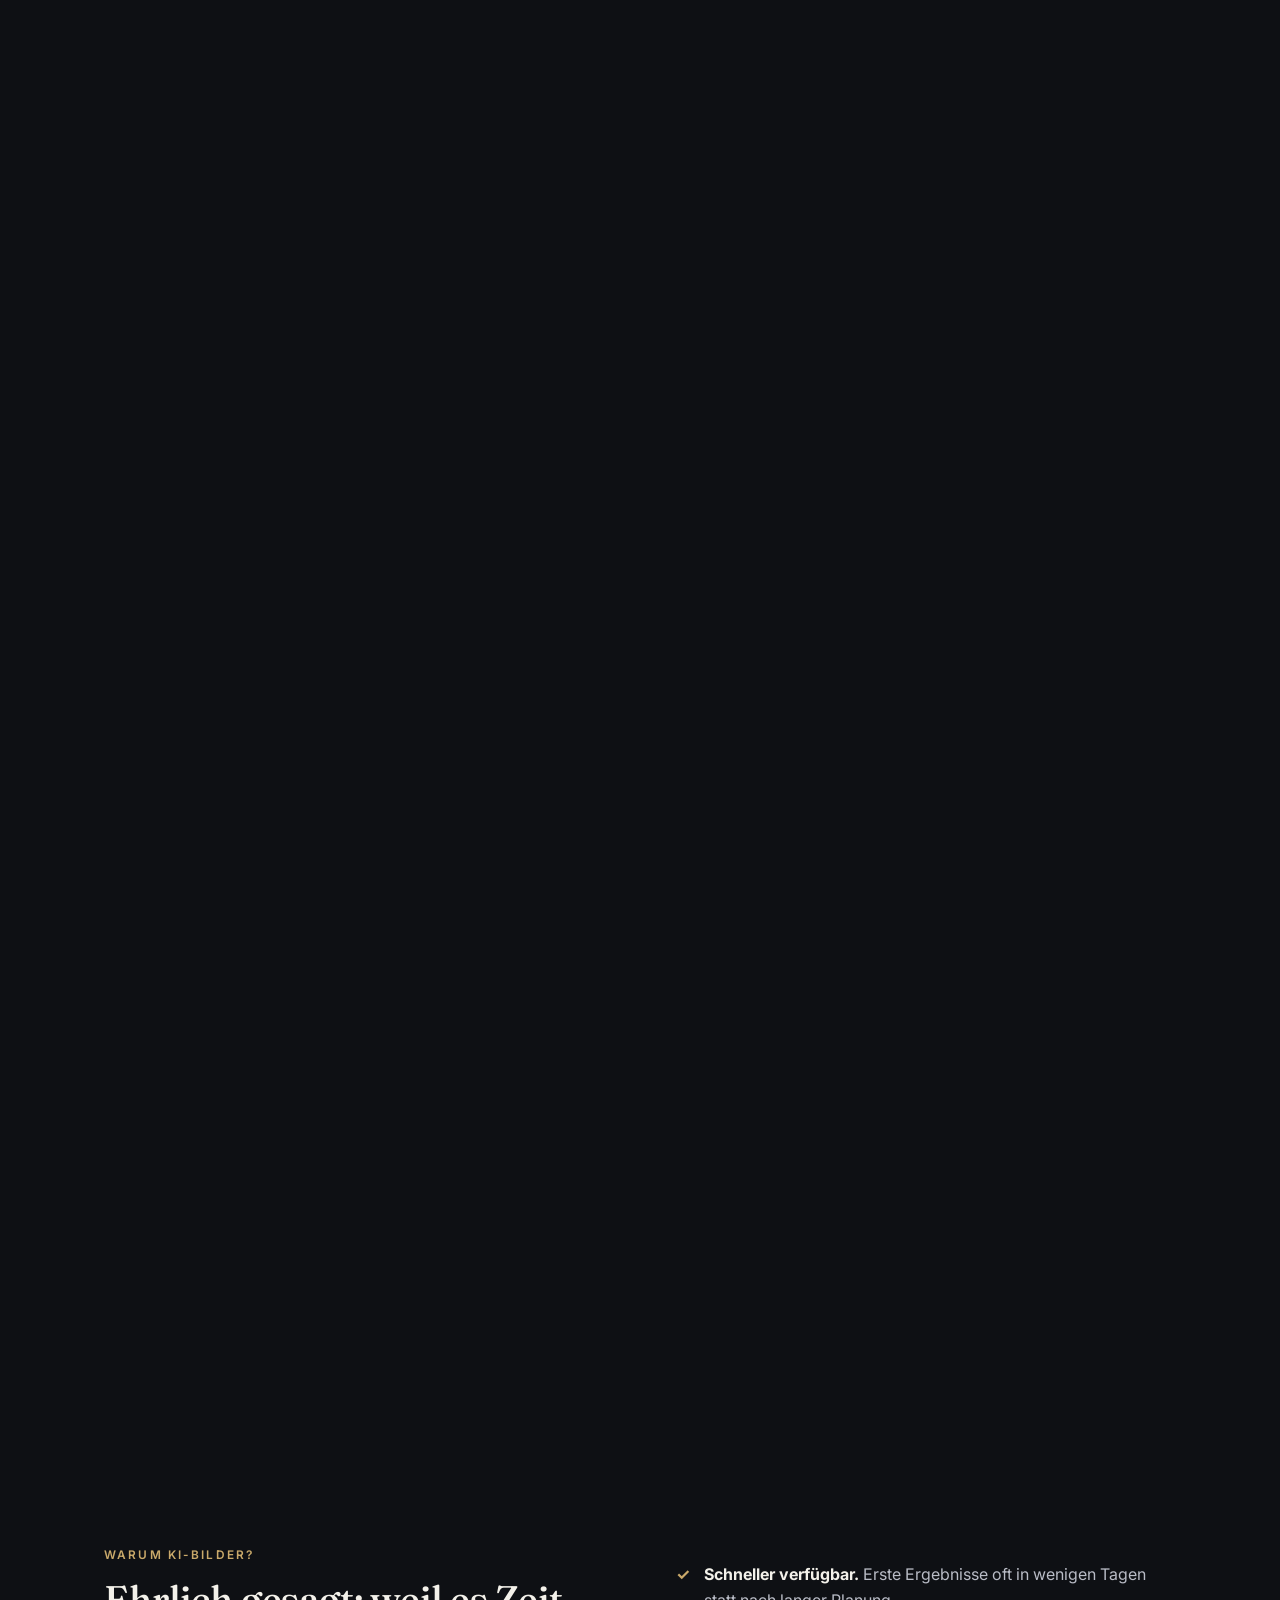
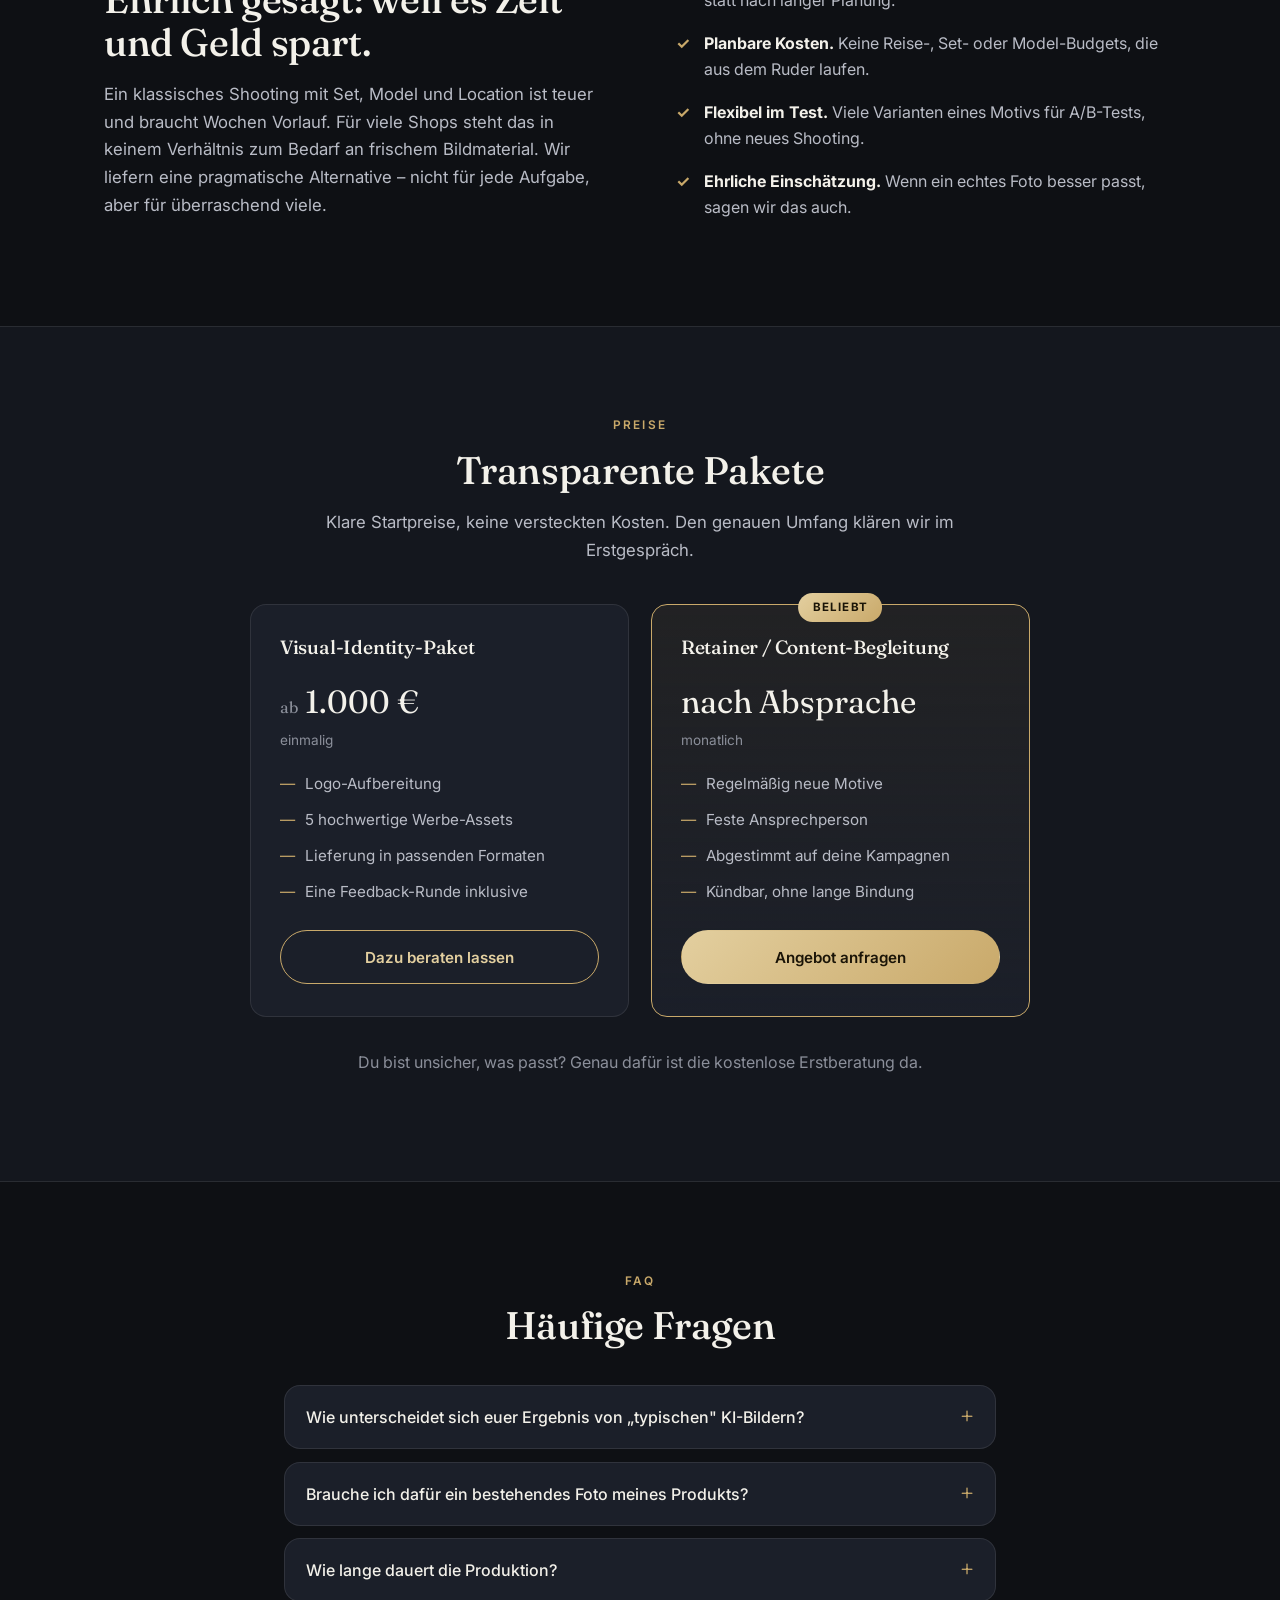
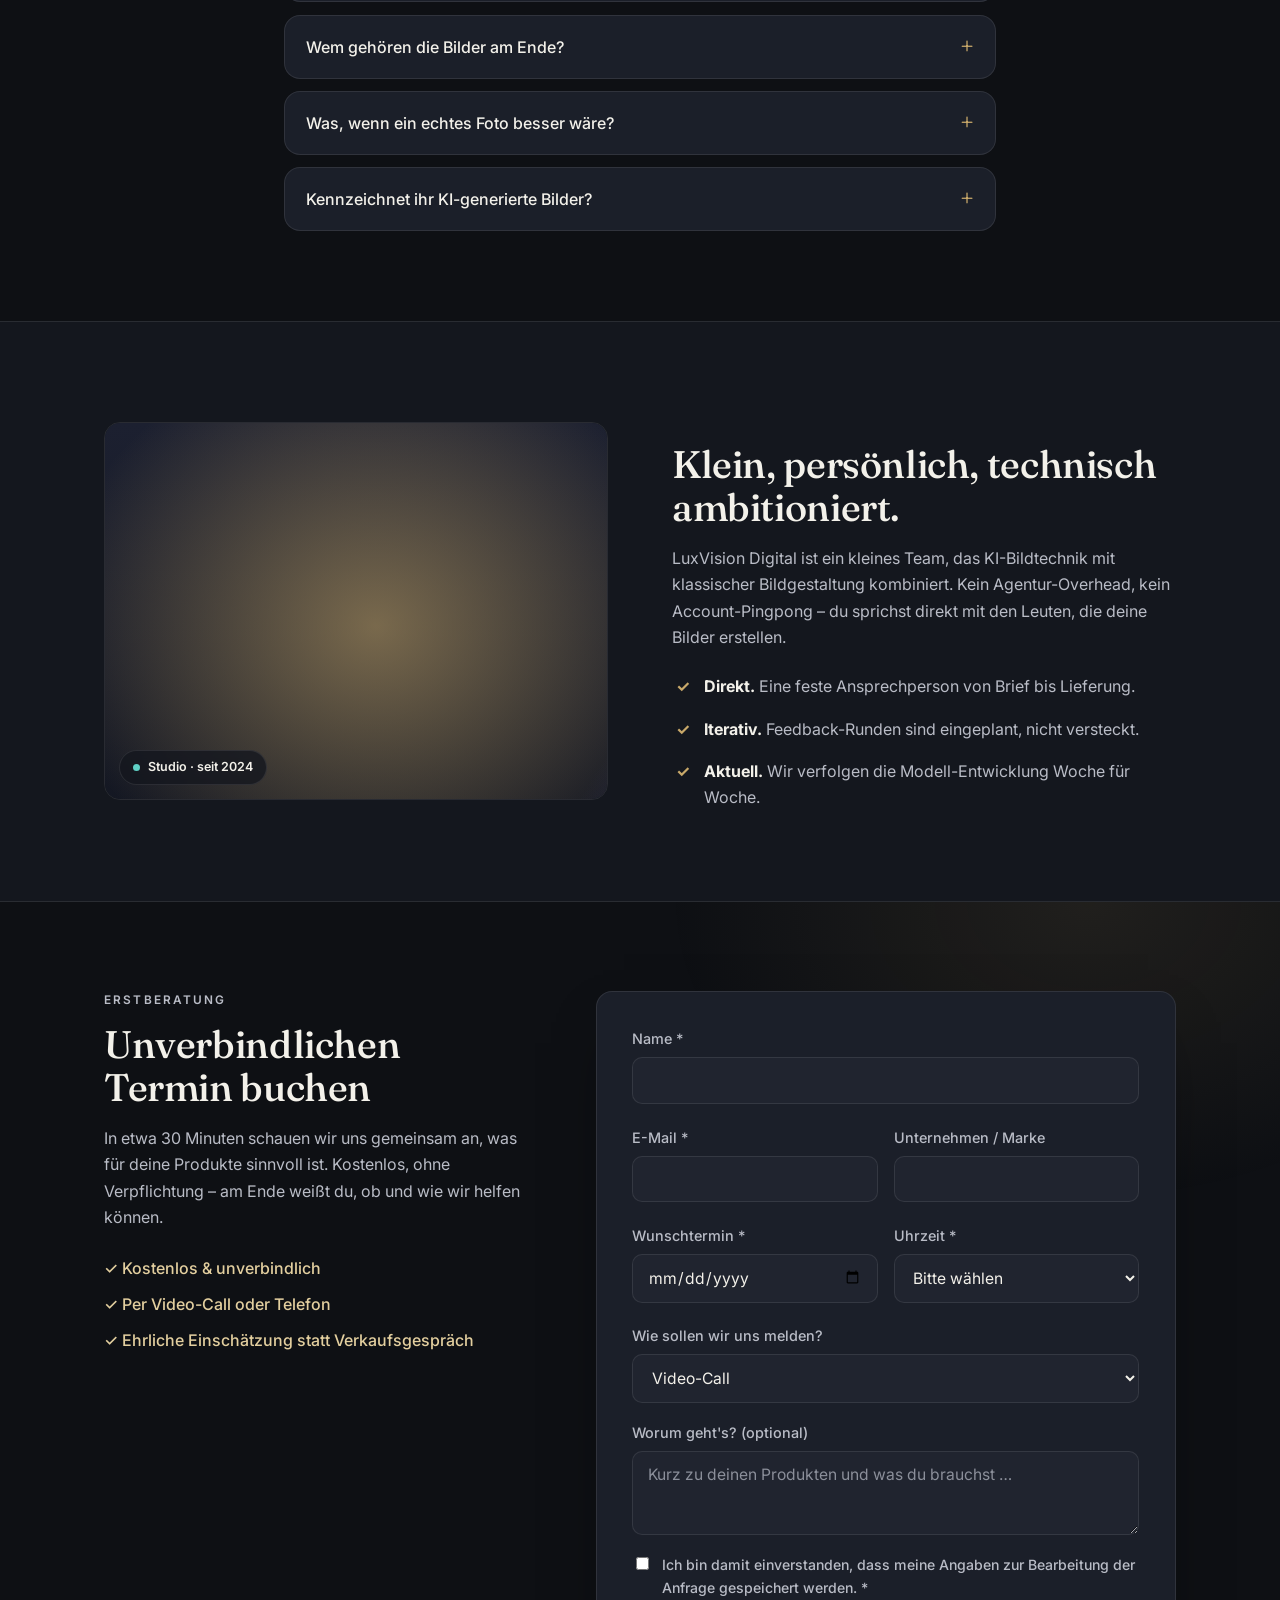
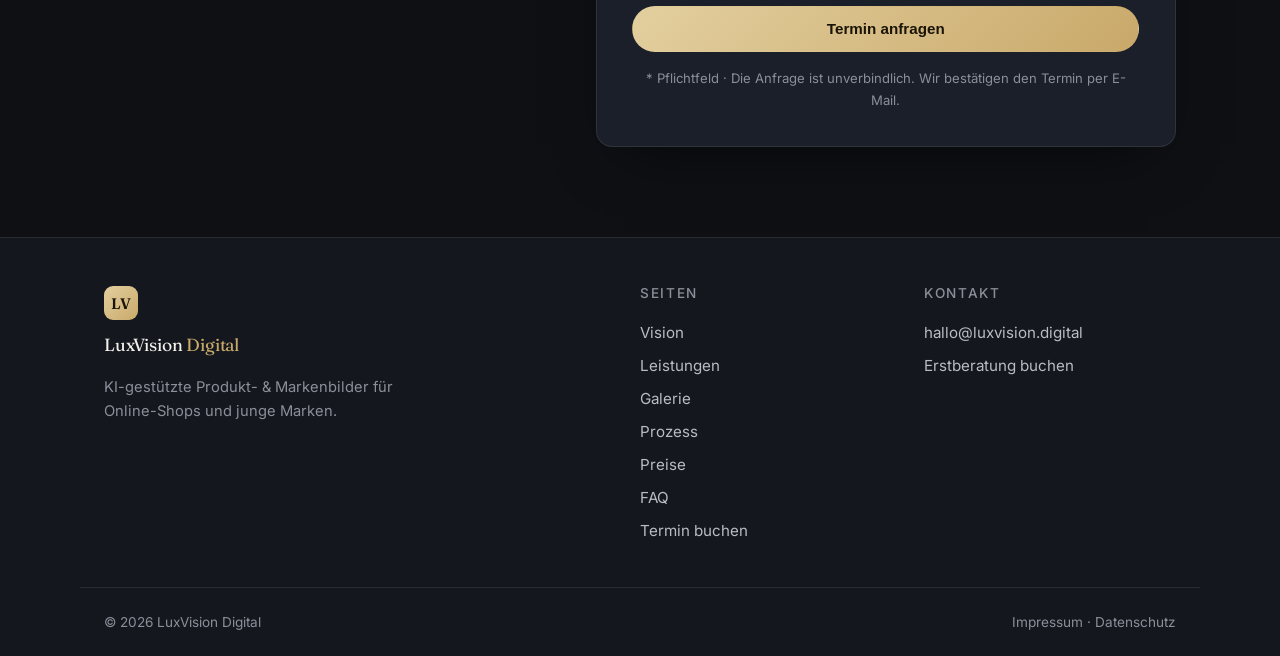
==== commit ad75b9ba: "Expand site with cinematic pinned sections (Vision-Reel, Process, FAQ, About) Pinned Scrollytelling-" ====
--- a/lux-vision/index.html
+++ b/lux-vision/index.html
@@ -7,7 +7,7 @@
   <meta name="description" content="Kleines Studio für KI-gestützte Produkt- und Markenbilder. Professionelle Shop-Fotos und Werbemittel ohne aufwändige Shootings. Jetzt unverbindliche Erstberatung buchen." />
   <link rel="preconnect" href="https://fonts.googleapis.com" />
   <link rel="preconnect" href="https://fonts.gstatic.com" crossorigin />
-  <link href="https://fonts.googleapis.com/css2?family=Fraunces:opsz,wght@9..144,400;9..144,500;9..144,600&family=Inter:wght@400;500;600&display=swap" rel="stylesheet" />
+  <link href="https://fonts.googleapis.com/css2?family=Fraunces:opsz,wght@9..144,400;9..144,500;9..144,600;9..144,700&family=Inter:wght@400;500;600&display=swap" rel="stylesheet" />
   <link rel="stylesheet" href="styles.css" />
 </head>
 <body>
@@ -18,10 +18,12 @@
         <span class="brand-name">LuxVision <em>Digital</em></span>
       </a>
       <nav class="nav" aria-label="Hauptnavigation">
+        <a href="#vision">Vision</a>
         <a href="#leistungen">Leistungen</a>
         <a href="#galerie">Galerie</a>
-        <a href="#vorgehen">Vorgehen</a>
+        <a href="#prozess">Prozess</a>
         <a href="#preise">Preise</a>
+        <a href="#faq">FAQ</a>
         <a href="#termin" class="nav-cta">Termin buchen</a>
       </nav>
       <button class="nav-toggle" aria-label="Menü öffnen" aria-expanded="false">
@@ -46,7 +48,7 @@
           </p>
           <div class="hero-actions reveal">
             <a href="#termin" class="btn btn-primary">Unverbindliche Erstberatung buchen</a>
-            <a href="#galerie" class="btn btn-ghost">Bildsprache ansehen</a>
+            <a href="#vision" class="btn btn-ghost">Bildwelten ansehen</a>
           </div>
           <p class="hero-note reveal">Kostenlos &amp; unverbindlich · ca. 30 Minuten · per Video-Call oder Telefon</p>
         </div>
@@ -57,6 +59,49 @@
           <figure class="render-card rc-2"><div class="render-art art-2"></div><span class="tag">Lifestyle</span></figure>
           <figure class="render-card rc-3"><div class="render-art art-3"></div><span class="tag">Editorial</span></figure>
           <div class="render-chip"><span class="dot"></span>KI-Render · live</div>
+        </div>
+
+        <a href="#vision" class="scroll-cue" aria-label="Weiter scrollen"><span></span></a>
+      </div>
+    </section>
+
+    <!-- VISION-REEL: pinned cinematic scenes -->
+    <section id="vision" class="story story-vision" data-story data-stages="3">
+      <div class="story-stage">
+        <div class="story-frame">
+          <div class="story-bg" aria-hidden="true"></div>
+
+          <div class="scene scene-1" aria-hidden="true">
+            <div class="scene-art scene-art-1"></div>
+            <div class="scene-text">
+              <p class="kicker">Szene 01 / Produktstudio</p>
+              <h2>Sterile Klarheit.</h2>
+              <p>Saubere Aufnahmen mit perfekter Ausleuchtung — bereit für Shop und Marktplatz.</p>
+            </div>
+          </div>
+
+          <div class="scene scene-2" aria-hidden="true">
+            <div class="scene-art scene-art-2"></div>
+            <div class="scene-text">
+              <p class="kicker">Szene 02 / Lifestyle</p>
+              <h2>Atmosphäre &amp; Kontext.</h2>
+              <p>Produkte in Welten, die deine Zielgruppe sofort einordnet — ohne Reise und Set.</p>
+            </div>
+          </div>
+
+          <div class="scene scene-3" aria-hidden="true">
+            <div class="scene-art scene-art-3"></div>
+            <div class="scene-text">
+              <p class="kicker">Szene 03 / Editorial</p>
+              <h2>Markengeschichte.</h2>
+              <p>Bilder mit Haltung — für Kampagnen, Drops und Editorial-Auftritte.</p>
+            </div>
+          </div>
+
+          <div class="story-progress" aria-hidden="true">
+            <span class="bar"><i style="width: calc(var(--p, 0) * 100%)"></i></span>
+            <span class="ticks"><b></b><b></b><b></b></span>
+          </div>
         </div>
       </div>
     </section>
@@ -85,37 +130,22 @@
           <article class="card reveal">
             <div class="card-icon" aria-hidden="true">◧</div>
             <h3>Produktbilder für den Shop</h3>
-            <p>
-              Saubere Aufnahmen mit guter Ausleuchtung und realistischer Material­darstellung –
-              passend für Shop-Systeme, Marktplätze und Kataloge.
-            </p>
-          </article>
-
+            <p>Saubere Aufnahmen mit guter Ausleuchtung und realistischer Material­darstellung – passend für Shop-Systeme, Marktplätze und Kataloge.</p>
+          </article>
           <article class="card reveal">
             <div class="card-icon" aria-hidden="true">◰</div>
             <h3>Lifestyle- &amp; Szenenbilder</h3>
-            <p>
-              Produkte in passenden Umgebungen oder an digitalen Models, die zu deiner
-              Zielgruppe passen. Mehr Kontext, mehr Emotion – ohne Reise und Set.
-            </p>
-          </article>
-
+            <p>Produkte in passenden Umgebungen oder an digitalen Models, die zu deiner Zielgruppe passen. Mehr Kontext, mehr Emotion – ohne Reise und Set.</p>
+          </article>
           <article class="card reveal">
             <div class="card-icon" aria-hidden="true">◳</div>
             <h3>Werbemittel &amp; Ad Creatives</h3>
-            <p>
-              Anzeigen-Motive für Meta, TikTok und LinkedIn, abgestimmt auf Format und Plattform –
-              und in mehreren Varianten zum Testen.
-            </p>
-          </article>
-
+            <p>Anzeigen-Motive für Meta, TikTok und LinkedIn, abgestimmt auf Format und Plattform – und in mehreren Varianten zum Testen.</p>
+          </article>
           <article class="card reveal">
             <div class="card-icon" aria-hidden="true">◱</div>
             <h3>Laufende Content-Begleitung</h3>
-            <p>
-              Für Marken, die regelmäßig neue Motive brauchen: planbarer Bild-Nachschub
-              für Drops, Aktionen und Social Media.
-            </p>
+            <p>Für Marken, die regelmäßig neue Motive brauchen: planbarer Bild-Nachschub für Drops, Aktionen und Social Media.</p>
           </article>
         </div>
       </div>
@@ -142,34 +172,37 @@
       </div>
     </section>
 
-    <!-- VORGEHEN -->
-    <section id="vorgehen" class="section">
-      <div class="container">
-        <p class="eyebrow center reveal">So läuft's ab</p>
-        <h2 class="center reveal">In drei Schritten zu fertigen Bildern</h2>
-
-        <ol class="steps">
-          <li class="reveal">
-            <span class="step-num">1</span>
-            <h3>Erstgespräch</h3>
-            <p>Wir schauen uns deine Produkte und Ziele an und klären, was sinnvoll ist – ehrlich und unverbindlich.</p>
-          </li>
-          <li class="reveal">
-            <span class="step-num">2</span>
-            <h3>Produktion</h3>
-            <p>Wir erstellen erste Motive, du gibst Feedback. Anpassungen sind eingeplant, bis es passt.</p>
-          </li>
-          <li class="reveal">
-            <span class="step-num">3</span>
-            <h3>Übergabe</h3>
-            <p>Du bekommst die fertigen Dateien in den passenden Formaten – bereit für Shop und Kampagne.</p>
-          </li>
-        </ol>
+    <!-- PROZESS: cinematic pinned journey -->
+    <section id="prozess" class="story story-process" data-story data-stages="4">
+      <div class="story-stage">
+        <div class="story-frame">
+          <div class="process-bg" aria-hidden="true"></div>
+          <header class="process-head">
+            <p class="kicker">So entsteht dein Motiv</p>
+            <h2>Vom Brief zum fertigen Bild.</h2>
+          </header>
+
+          <div class="process-stage" aria-hidden="true">
+            <div class="big-num"><span class="n1">01</span><span class="n2">02</span><span class="n3">03</span><span class="n4">04</span></div>
+          </div>
+
+          <div class="process-steps">
+            <article class="step st1"><h3>Brief</h3><p>Wir verstehen Produkt, Zielgruppe und Tonalität – kurz und konkret.</p></article>
+            <article class="step st2"><h3>Konzept</h3><p>Bildidee, Stil, Komposition. Wir zeigen dir, wohin die Reise geht.</p></article>
+            <article class="step st3"><h3>Render</h3><p>Wir erstellen Varianten und schleifen Details, bis es passt.</p></article>
+            <article class="step st4"><h3>Lieferung</h3><p>Finale Dateien in allen benötigten Formaten – ready für Shop &amp; Kampagne.</p></article>
+          </div>
+
+          <div class="process-rail" aria-hidden="true">
+            <i></i><i></i><i></i><i></i>
+            <span class="dot" style="left: calc(var(--p, 0) * 100%)"></span>
+          </div>
+        </div>
       </div>
     </section>
 
     <!-- WARUM -->
-    <section class="section section-alt">
+    <section class="section">
       <div class="container two-col">
         <div>
           <p class="eyebrow reveal">Warum KI-Bilder?</p>
@@ -190,7 +223,7 @@
     </section>
 
     <!-- PREISE -->
-    <section id="preise" class="section">
+    <section id="preise" class="section section-alt">
       <div class="container">
         <p class="eyebrow center reveal">Preise</p>
         <h2 class="center reveal">Transparente Pakete</h2>
@@ -225,6 +258,65 @@
           </article>
         </div>
         <p class="price-foot center reveal">Du bist unsicher, was passt? Genau dafür ist die kostenlose Erstberatung da.</p>
+      </div>
+    </section>
+
+    <!-- FAQ -->
+    <section id="faq" class="section">
+      <div class="container faq-container">
+        <p class="eyebrow center reveal">FAQ</p>
+        <h2 class="center reveal">Häufige Fragen</h2>
+
+        <div class="faq">
+          <details class="reveal">
+            <summary>Wie unterscheidet sich euer Ergebnis von „typischen" KI-Bildern?</summary>
+            <div>Wir arbeiten in mehreren Schritten: gezielte Bildkomposition, Material- und Lichtkorrekturen, manuelle Nacharbeit. Das Ziel sind Bilder, die ein normaler Betrachter nicht als KI erkennt – nicht generische Spielereien.</div>
+          </details>
+          <details class="reveal">
+            <summary>Brauche ich dafür ein bestehendes Foto meines Produkts?</summary>
+            <div>Meistens hilft das – aber nicht zwingend. Wir können auf Basis von Produktfotos, technischen Zeichnungen oder Beschreibungen arbeiten. Im Erstgespräch klären wir, was sinnvoll ist.</div>
+          </details>
+          <details class="reveal">
+            <summary>Wie lange dauert die Produktion?</summary>
+            <div>Erste Vorschläge in 2–5 Werktagen, finale Lieferung je nach Umfang innerhalb von 1–2 Wochen. Drops oder Kampagnen mit fixem Termin koordinieren wir vorab.</div>
+          </details>
+          <details class="reveal">
+            <summary>Wem gehören die Bilder am Ende?</summary>
+            <div>Dir. Du erhältst die vollen Nutzungsrechte für Shop, Werbung und Social Media. Wir behalten lediglich das Recht, ausgewählte Motive zu Referenzzwecken zu zeigen – nur nach Rücksprache.</div>
+          </details>
+          <details class="reveal">
+            <summary>Was, wenn ein echtes Foto besser wäre?</summary>
+            <div>Dann sagen wir das. Bestimmte Texturen, Personen oder Detailaufnahmen funktionieren mit echter Fotografie besser. Wir helfen, die richtige Mischung zu finden.</div>
+          </details>
+          <details class="reveal">
+            <summary>Kennzeichnet ihr KI-generierte Bilder?</summary>
+            <div>Auf Wunsch und entsprechend gesetzlicher Vorgaben (z. B. EU AI Act) – kein Problem. Wir liefern die Bilder so, wie sie zu deinem Markenauftritt und den rechtlichen Anforderungen passen.</div>
+          </details>
+        </div>
+      </div>
+    </section>
+
+    <!-- ÜBER DAS STUDIO -->
+    <section class="section section-alt about">
+      <div class="container two-col">
+        <div class="about-visual" aria-hidden="true">
+          <div class="about-art"></div>
+          <div class="about-chip"><span class="dot"></span>Studio · seit 2024</div>
+        </div>
+        <div>
+          <p class="eyebrow reveal">Über das Studio</p>
+          <h2 class="reveal">Klein, persönlich, technisch ambitioniert.</h2>
+          <p class="reveal" style="color: var(--ink-soft)">
+            LuxVision Digital ist ein kleines Team, das KI-Bildtechnik mit klassischer
+            Bildgestaltung kombiniert. Kein Agentur-Overhead, kein Account-Pingpong –
+            du sprichst direkt mit den Leuten, die deine Bilder erstellen.
+          </p>
+          <ul class="check-list" style="margin-top: 1.4rem">
+            <li class="reveal"><strong>Direkt.</strong> Eine feste Ansprechperson von Brief bis Lieferung.</li>
+            <li class="reveal"><strong>Iterativ.</strong> Feedback-Runden sind eingeplant, nicht versteckt.</li>
+            <li class="reveal"><strong>Aktuell.</strong> Wir verfolgen die Modell-Entwicklung Woche für Woche.</li>
+          </ul>
+        </div>
       </div>
     </section>
 
@@ -274,14 +366,9 @@
               <label for="time">Uhrzeit *</label>
               <select id="time" name="time" required>
                 <option value="">Bitte wählen</option>
-                <option>09:00</option>
-                <option>10:00</option>
-                <option>11:00</option>
-                <option>13:00</option>
-                <option>14:00</option>
-                <option>15:00</option>
-                <option>16:00</option>
-                <option>17:00</option>
+                <option>09:00</option><option>10:00</option><option>11:00</option>
+                <option>13:00</option><option>14:00</option><option>15:00</option>
+                <option>16:00</option><option>17:00</option>
               </select>
               <small class="error" data-for="time"></small>
             </div>
@@ -290,9 +377,7 @@
           <div class="field">
             <label for="channel">Wie sollen wir uns melden?</label>
             <select id="channel" name="channel">
-              <option>Video-Call</option>
-              <option>Telefon</option>
-              <option>Egal</option>
+              <option>Video-Call</option><option>Telefon</option><option>Egal</option>
             </select>
           </div>
 
@@ -311,7 +396,6 @@
           <p class="form-hint">* Pflichtfeld · Die Anfrage ist unverbindlich. Wir bestätigen den Termin per E-Mail.</p>
         </form>
 
-        <!-- Success state -->
         <div class="booking-success" id="bookingSuccess" hidden>
           <div class="success-icon" aria-hidden="true">✓</div>
           <h3>Danke, <span id="successName">!</span></h3>
@@ -333,10 +417,12 @@
       </div>
       <div class="footer-col">
         <h4>Seiten</h4>
+        <a href="#vision">Vision</a>
         <a href="#leistungen">Leistungen</a>
         <a href="#galerie">Galerie</a>
-        <a href="#vorgehen">Vorgehen</a>
+        <a href="#prozess">Prozess</a>
         <a href="#preise">Preise</a>
+        <a href="#faq">FAQ</a>
         <a href="#termin">Termin buchen</a>
       </div>
       <div class="footer-col">
--- a/lux-vision/styles.css
+++ b/lux-vision/styles.css
@@ -27,8 +27,9 @@
   color: var(--ink);
   line-height: 1.65;
   -webkit-font-smoothing: antialiased;
-  overflow-x: hidden;
-}
+  overflow-x: clip;
+}
+html { overflow-x: clip; }
 
 .container { width: 100%; max-width: var(--max); margin: 0 auto; padding: 0 24px; }
 
@@ -266,3 +267,108 @@
   .footer-inner { grid-template-columns: 1fr; }
   .footer-bottom { flex-direction: column; gap: .5rem; }
 }
+
+/* ===================================================================
+   Cinematic scroll experience: scroll cue, pinned stories, process, faq, about
+   =================================================================== */
+
+/* Scroll cue at the bottom of hero */
+.scroll-cue { position: absolute; left: 50%; bottom: 18px; transform: translateX(-50%); z-index: 5; width: 26px; height: 42px; border: 1.5px solid var(--gold); border-radius: 14px; display: grid; place-items: start center; padding-top: 6px; opacity: .85; }
+.scroll-cue span { width: 3px; height: 8px; border-radius: 2px; background: var(--gold); animation: cue 1.6s ease-in-out infinite; }
+@keyframes cue { 0% { transform: translateY(0); opacity: 1; } 70% { transform: translateY(14px); opacity: 0; } 100% { transform: translateY(0); opacity: 0; } }
+
+/* Pinned story scaffold (used by Vision-Reel and Process journey) */
+.story { position: relative; }
+.story-stage { position: sticky; top: 0; height: 100vh; overflow: hidden; }
+.story-frame { position: relative; width: 100%; height: 100%; }
+
+/* Vision-Reel: section is 360vh tall (3 stages × ~1.2 screens) */
+.story-vision { height: 360vh; background: #0a0c12; }
+.story-vision .story-bg { position: absolute; inset: -10%; z-index: 0; filter: blur(80px); opacity: .5; pointer-events: none;
+  background:
+    radial-gradient(40% 50% at calc(20% + var(--p, 0) * 60%) 30%, rgba(201,169,106,.55), transparent 60%),
+    radial-gradient(40% 50% at calc(80% - var(--p, 0) * 50%) 70%, rgba(139,124,240,.45), transparent 60%);
+  transition: background-position .4s ease; }
+
+.scene { position: absolute; inset: 0; display: grid; grid-template-columns: 1.1fr 1fr; gap: clamp(1rem, 4vw, 3rem); align-items: center; padding: clamp(2rem, 6vw, 5rem) clamp(1rem, 6vw, 5rem); opacity: 0; transform: scale(.9); will-change: transform, opacity; z-index: 1; }
+.scene-text { max-width: 460px; color: var(--ink); }
+.scene-text .kicker { font-family: "Inter", sans-serif; text-transform: uppercase; letter-spacing: .22em; font-size: .72rem; color: var(--gold); margin: 0 0 .8rem; }
+.scene-text h2 { font-size: clamp(2rem, 5vw, 3.6rem); margin: 0 0 .8rem; font-weight: 600; }
+.scene-text p { color: var(--ink-soft); font-size: clamp(1rem, 1.6vw, 1.15rem); margin: 0; max-width: 420px; }
+.scene-art { width: 100%; height: clamp(260px, 60vh, 560px); border-radius: 22px; border: 1px solid rgba(255,255,255,.08); box-shadow: 0 50px 100px -40px rgba(0,0,0,.8); background-size: 180% 180%; animation: hueDrift 14s ease-in-out infinite alternate; }
+.scene-art-1 { background-image: radial-gradient(120% 100% at 20% 10%, #ecdca8 0%, #b07c3a 40%, #2a1f12 100%); }
+.scene-art-2 { background-image: radial-gradient(120% 100% at 80% 20%, #c5beff 0%, #6a5acd 45%, #1d1830 100%); }
+.scene-art-3 { background-image: radial-gradient(120% 100% at 30% 80%, #8be6db 0%, #2f8f86 45%, #10231f 100%); }
+
+/* Progress bar at bottom of story */
+.story-progress { position: absolute; left: 50%; bottom: 24px; transform: translateX(-50%); z-index: 4; display: grid; gap: 6px; width: min(80%, 360px); }
+.story-progress .bar { height: 2px; background: rgba(255,255,255,.12); border-radius: 2px; overflow: hidden; display: block; }
+.story-progress .bar i { display: block; height: 100%; background: linear-gradient(90deg, var(--gold-soft), var(--gold)); transition: width .15s linear; }
+.story-progress .ticks { display: grid; grid-template-columns: repeat(3, 1fr); gap: 6px; }
+.story-progress .ticks b { height: 4px; }
+
+/* Process journey: 4 stages, section height 360vh */
+.story-process { height: 360vh; background: var(--bg); }
+.story-process .process-bg { position: absolute; inset: 0; z-index: 0; pointer-events: none;
+  background: radial-gradient(60% 70% at 50% 30%, rgba(201,169,106,.10), transparent 60%); }
+.process-head { position: absolute; top: clamp(2rem, 6vw, 4rem); left: 50%; transform: translateX(-50%); z-index: 3; text-align: center; max-width: 90%; }
+.process-head .kicker { font-family: "Inter", sans-serif; text-transform: uppercase; letter-spacing: .22em; font-size: .72rem; color: var(--gold); margin: 0 0 .5rem; }
+.process-head h2 { font-size: clamp(1.6rem, 3.5vw, 2.4rem); margin: 0; }
+
+.process-stage { position: absolute; inset: 0; display: grid; place-items: center; z-index: 1; pointer-events: none; }
+.big-num { position: relative; width: clamp(220px, 36vw, 380px); height: clamp(220px, 36vw, 380px); display: grid; place-items: center; }
+.big-num span { position: absolute; inset: 0; display: grid; place-items: center; font-family: "Fraunces", serif; font-weight: 700; font-size: clamp(8rem, 22vw, 16rem); line-height: 1; letter-spacing: -0.04em;
+  background: linear-gradient(135deg, var(--gold-soft), var(--gold)); -webkit-background-clip: text; background-clip: text; color: transparent;
+  opacity: 0; transform: scale(.7); will-change: transform, opacity; }
+
+.process-steps { position: absolute; left: 50%; bottom: clamp(5rem, 14vh, 9rem); transform: translateX(-50%); width: min(680px, 90%); z-index: 3; }
+.step { position: absolute; inset: 0; text-align: center; padding: 0 1rem; opacity: 0; transform: translateY(20px); will-change: opacity, transform; }
+.step h3 { font-size: clamp(1.3rem, 2.4vw, 1.8rem); margin: 0 0 .4rem; font-weight: 600; }
+.step p { color: var(--ink-soft); font-size: clamp(.95rem, 1.4vw, 1.05rem); margin: 0 auto; max-width: 520px; }
+
+.process-rail { position: absolute; left: 50%; bottom: clamp(2rem, 6vh, 3.5rem); transform: translateX(-50%); width: min(560px, 80%); height: 2px; background: rgba(255,255,255,.10); border-radius: 2px; z-index: 4; }
+.process-rail i { position: absolute; top: -3px; width: 8px; height: 8px; border-radius: 50%; background: rgba(255,255,255,.18); }
+.process-rail i:nth-child(1) { left: 0%; }
+.process-rail i:nth-child(2) { left: calc(33.33% - 4px); }
+.process-rail i:nth-child(3) { left: calc(66.66% - 4px); }
+.process-rail i:nth-child(4) { left: calc(100% - 8px); }
+.process-rail .dot { position: absolute; top: -6px; width: 14px; height: 14px; border-radius: 50%;
+  background: linear-gradient(135deg, var(--gold-soft), var(--gold));
+  box-shadow: 0 0 0 6px rgba(201,169,106,.15); transition: left .15s linear; transform: translateX(-50%); }
+
+/* FAQ */
+.faq-container { max-width: 760px; }
+.faq { margin-top: 2.4rem; display: grid; gap: .8rem; }
+.faq details { background: var(--surface); border: 1px solid var(--line); border-radius: var(--radius); padding: 0 1.3rem; transition: border-color .2s ease, background .2s ease; }
+.faq details[open] { border-color: rgba(201,169,106,.4); background: linear-gradient(180deg, rgba(201,169,106,.05), var(--surface)); }
+.faq summary { list-style: none; cursor: pointer; padding: 1.1rem 0; display: flex; justify-content: space-between; align-items: center; gap: 1rem; font-weight: 500; color: var(--ink); font-size: 1rem; }
+.faq summary::-webkit-details-marker { display: none; }
+.faq summary::after { content: "+"; font-family: "Fraunces", serif; font-size: 1.6rem; color: var(--gold); line-height: 1; transition: transform .25s ease; }
+.faq details[open] summary::after { transform: rotate(45deg); }
+.faq details > div { padding: 0 0 1.2rem; color: var(--ink-soft); font-size: .96rem; max-width: 60ch; }
+
+/* Über das Studio */
+.about .about-visual { position: relative; aspect-ratio: 4 / 3; border-radius: var(--radius); overflow: hidden; border: 1px solid var(--line); }
+.about-art { position: absolute; inset: 0;
+  background:
+    radial-gradient(60% 70% at 30% 30%, rgba(201,169,106,.55), transparent 60%),
+    radial-gradient(50% 60% at 80% 70%, rgba(139,124,240,.45), transparent 60%),
+    linear-gradient(180deg, #1c2030, #0e1118);
+  animation: hueDrift 16s ease-in-out infinite alternate; background-size: 180% 180%; }
+.about-chip { position: absolute; left: 14px; bottom: 14px; display: inline-flex; align-items: center; gap: .5rem; font-size: .78rem; font-weight: 600; color: var(--ink); padding: .4rem .8rem; border-radius: 999px; background: rgba(20,23,30,.78); border: 1px solid var(--line); backdrop-filter: blur(8px); }
+.about-chip .dot { width: 7px; height: 7px; border-radius: 50%; background: var(--teal); }
+
+/* Responsive overrides for cinematic sections */
+@media (max-width: 880px) {
+  .story-vision, .story-process { height: 320vh; }
+  .scene { grid-template-columns: 1fr; padding: 1.4rem; align-content: center; }
+  .scene-art { height: 38vh; order: -1; }
+  .scene-text { max-width: 100%; padding: 0 .2rem; }
+  .scene-text h2 { font-size: clamp(1.8rem, 7vw, 2.6rem); }
+  .process-head { top: 1.4rem; }
+  .big-num span { font-size: clamp(7rem, 32vw, 12rem); }
+  .process-steps { bottom: clamp(6rem, 18vh, 9rem); }
+}
+@media (max-width: 520px) {
+  .scroll-cue { display: none; }
+}
